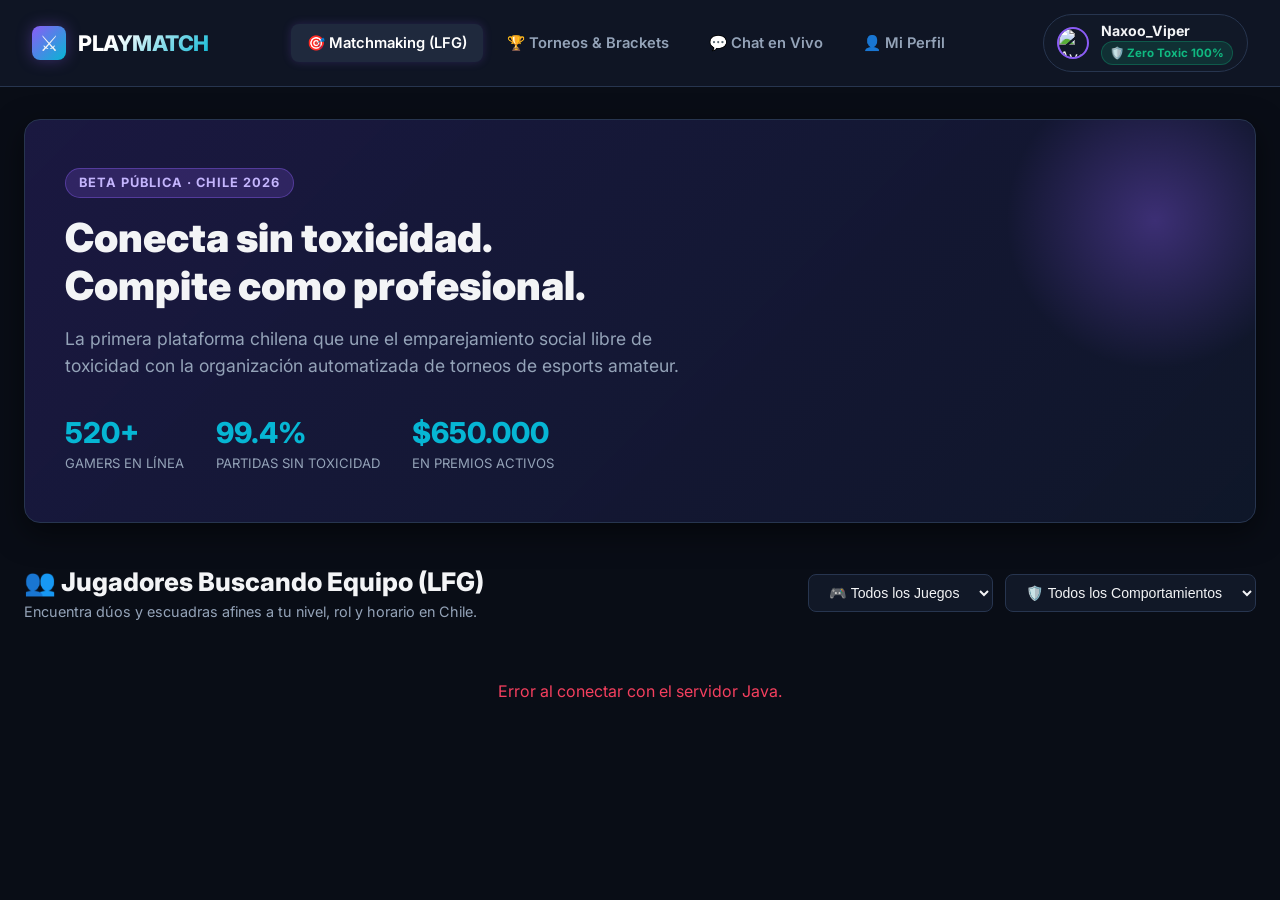
==== Fase_2/public/index.html @ a69f8835 "feat(frontend): desarrollar interfaz web SPA con personalidad gamer y modulos funcionales - Interfaz" ====
<!DOCTYPE html>
<html lang="es">
<head>
  <meta charset="UTF-8">
  <meta name="viewport" content="width=device-width, initial-scale=1.0">
  <title>PlayMatch · Plataforma Web de Emparejamiento Social y Gestión de Torneos</title>
  <link rel="stylesheet" href="css/style.css">
  <link rel="preconnect" href="https://fonts.googleapis.com">
  <link rel="preconnect" href="https://fonts.gstatic.com" crossorigin>
  <link href="https://fonts.googleapis.com/css2?family=Inter:wght@400;600;700;800;900&display=swap" rel="stylesheet">
</head>
<body>

  <!-- BARRA DE NAVEGACIÓN -->
  <nav class="navbar">
    <div class="brand">
      <div class="brand-icon">⚔️</div>
      <span class="brand-gradient">PLAYMATCH</span>
    </div>

    <ul class="nav-links">
      <li><a href="#" class="nav-link active" data-tab="lfg">🎯 Matchmaking (LFG)</a></li>
      <li><a href="#" class="nav-link" data-tab="tournaments">🏆 Torneos & Brackets</a></li>
      <li><a href="#" class="nav-link" data-tab="chat">💬 Chat en Vivo</a></li>
      <li><a href="#" class="nav-link" data-tab="profile">👤 Mi Perfil</a></li>
    </ul>

    <div class="user-pill">
      <img src="https://api.dicebear.com/7.x/bottts/svg?seed=Naxoo_Viper" alt="Avatar" class="user-avatar-sm">
      <div>
        <div class="user-name">Naxoo_Viper</div>
        <div class="karma-badge">🛡️ Zero Toxic 100%</div>
      </div>
    </div>
  </nav>

  <!-- CONTENIDO PRINCIPAL -->
  <main class="container">

    <!-- HERO BANNER -->
    <header class="hero-banner">
      <span class="hero-tag">Beta Pública · Chile 2026</span>
      <h1 class="hero-title">Conecta sin toxicidad.<br>Compite como profesional.</h1>
      <p class="hero-subtitle">
        La primera plataforma chilena que une el emparejamiento social libre de toxicidad con la organización automatizada de torneos de esports amateur.
      </p>
      <div class="hero-stats">
        <div class="stat-item">
          <span class="stat-value">520+</span>
          <span class="stat-label">Gamers en Línea</span>
        </div>
        <div class="stat-item">
          <span class="stat-value">99.4%</span>
          <span class="stat-label">Partidas Sin Toxicidad</span>
        </div>
        <div class="stat-item">
          <span class="stat-value">$650.000</span>
          <span class="stat-label">En Premios Activos</span>
        </div>
      </div>
    </header>

    <!-- SECCIÓN 1: MATCHMAKING (LFG) -->
    <section id="section-lfg" class="app-section">
      <div class="section-header">
        <div>
          <h2 class="section-title">👥 Jugadores Buscando Equipo (LFG)</h2>
          <p style="color:var(--text-muted);font-size:0.9rem;">Encuentra dúos y escuadras afines a tu nivel, rol y horario en Chile.</p>
        </div>
        <div class="filters-bar">
          <select id="game-filter" class="select-filter">
            <option value="all">🎮 Todos los Juegos</option>
            <option value="valorant">Valorant</option>
            <option value="lol">League of Legends</option>
            <option value="cs2">Counter-Strike 2</option>
          </select>
          <select id="toxic-filter" class="select-filter">
            <option value="">🛡️ Todos los Comportamientos</option>
            <option value="ZERO_TOXIC">Solo Zero-Toxic (100% Karma)</option>
            <option value="FRIENDLY">Comunidad Amigable</option>
          </select>
        </div>
      </div>

      <!-- Tarjetas de Jugadores -->
      <div id="players-grid" class="players-grid"></div>
    </section>

    <!-- SECCIÓN 2: TORNEOS & BRACKETS -->
    <section id="section-tournaments" class="app-section" style="display:none;">
      <div class="section-header">
        <div>
          <h2 class="section-title">🏆 Torneos Activos y Próximos</h2>
          <p style="color:var(--text-muted);font-size:0.9rem;">Competencias amateur estructuradas con llaves de eliminación directa y premios.</p>
        </div>
      </div>

      <!-- Lista de Torneos -->
      <div id="tournaments-grid" class="tournaments-grid"></div>

      <!-- Visualizador de Bracket Interactivo -->
      <div class="bracket-wrapper">
        <h3 id="bracket-tournament-title" class="bracket-title">Llaves de Eliminación Directa</h3>
        <div id="bracket-view"></div>
      </div>
    </section>

    <!-- SECCIÓN 3: CHAT EN VIVO -->
    <section id="section-chat" class="app-section" style="display:none;">
      <div class="section-header">
        <h2 class="section-title">💬 Chat de Coordinación en Tiempo Real</h2>
      </div>

      <div class="chat-container">
        <aside class="chat-channels">
          <div style="font-size:0.75rem;font-weight:800;color:var(--text-muted);margin-bottom:0.8rem;text-transform:uppercase;">Canales Disponibles</div>
          <div class="channel-item active">🌐 # General Chile</div>
          <div class="channel-item">🎯 # Scrims-Valorant</div>
          <div class="channel-item">⚔️ # Dúo-LoL-LAS</div>
          <div class="channel-item">💣 # Faceit-CS2</div>
        </aside>

        <div class="chat-main">
          <div class="chat-header">
            <span>Canal Activo: <strong># General Chile</strong></span>
            <span style="font-size:0.8rem;color:var(--accent-green);">● En vivo</span>
          </div>

          <div id="chat-messages-container" class="chat-messages"></div>

          <div class="chat-input-bar">
            <input type="text" id="chat-message-input" class="chat-input" placeholder="Escribe un mensaje o comparte tu Discord...">
            <button id="chat-send-btn" class="btn-primary">Enviar ➔</button>
          </div>
        </div>
      </div>
    </section>

    <!-- SECCIÓN 4: MI PERFIL -->
    <section id="section-profile" class="app-section" style="display:none;">
      <div class="section-header">
        <h2 class="section-title">👤 Configuración de Perfil Gamer</h2>
      </div>

      <div class="profile-card">
        <form id="profile-form">
          <div class="form-group">
            <label class="form-label">Biografía y Objetivos de Juego</label>
            <textarea id="prof-bio" class="form-textarea" rows="3" placeholder="Describe tu experiencia y qué buscas..."></textarea>
          </div>

          <div style="display:grid;grid-template-columns:1fr 1fr;gap:1rem;">
            <div class="form-group">
              <label class="form-label">Región / Ciudad</label>
              <input type="text" id="prof-region" class="form-input" placeholder="ej. RM (San Joaquín)">
            </div>
            <div class="form-group">
              <label class="form-label">Horario Habitual</label>
              <input type="text" id="prof-schedule" class="form-input" placeholder="ej. Noches (21:00 a 01:00)">
            </div>
          </div>

          <div style="display:grid;grid-template-columns:1fr 1fr 1fr;gap:1rem;">
            <div class="form-group">
              <label class="form-label">Juego Principal</label>
              <select id="prof-game" class="form-select">
                <option value="valorant">Valorant</option>
                <option value="lol">League of Legends</option>
                <option value="cs2">Counter-Strike 2</option>
              </select>
            </div>
            <div class="form-group">
              <label class="form-label">Rango Oficial</label>
              <input type="text" id="prof-rank" class="form-input" placeholder="ej. Diamante II">
            </div>
            <div class="form-group">
              <label class="form-label">Rol Preferido</label>
              <input type="text" id="prof-role" class="form-input" placeholder="ej. Controlador / Infiltrador">
            </div>
          </div>

          <div style="display:grid;grid-template-columns:1fr 1fr;gap:1rem;">
            <div class="form-group">
              <label class="form-label">Riot ID / In-Game Nick</label>
              <input type="text" id="prof-riot" class="form-input" placeholder="Naxoo#CHI">
            </div>
            <div class="form-group">
              <label class="form-label">Discord Tag</label>
              <input type="text" id="prof-discord" class="form-input" placeholder="usuario#0000">
            </div>
          </div>

          <div style="margin-top:1.5rem;display:flex;justify-content:flex-end;">
            <button type="submit" class="btn-primary">💾 Guardar Cambios de Perfil</button>
          </div>
        </form>
      </div>
    </section>

  </main>

  <!-- MODAL: INVITAR A MATCH -->
  <div id="match-modal" class="modal-overlay">
    <div class="modal-content">
      <div class="modal-header">
        <h3 id="modal-title" style="font-weight:800;">Invitar a Jugar</h3>
        <button id="modal-close-btn" class="close-btn">&times;</button>
      </div>
      <form id="match-form">
        <input type="hidden" id="match-target-user">
        <input type="hidden" id="match-target-game">
        <div class="form-group">
          <label class="form-label">Mensaje de Coordinación</label>
          <textarea id="match-message-input" class="form-textarea" rows="3" placeholder="Hola bro! Vi tu perfil de PlayMatch, ¿armamos dúo para subir rango ahora?"></textarea>
        </div>
        <button type="submit" class="btn-primary" style="width:100%;">🚀 Enviar Invitación Oficial</button>
      </form>
    </div>
  </div>

  <!-- MODAL: INSCRIBIR EQUIPO EN TORNEO -->
  <div id="join-tournament-modal" class="modal-overlay">
    <div class="modal-content">
      <div class="modal-header">
        <h3 id="join-modal-title" style="font-weight:800;">Inscripción de Equipo</h3>
        <button id="tournament-modal-close-btn" class="close-btn">&times;</button>
      </div>
      <form id="join-tournament-form">
        <input type="hidden" id="join-t-id">
        <div class="form-group">
          <label class="form-label">Nombre del Equipo o Roster</label>
          <input type="text" id="join-team-name" class="form-input" placeholder="ej. Santiago Knights Esports" required>
        </div>
        <p style="font-size:0.8rem;color:var(--text-muted);margin-bottom:1rem;">
          Al inscribirte, aceptas las reglas del torneo y el compromiso de conducta Zero-Toxic.
        </p>
        <button type="submit" class="btn-primary" style="width:100%;">🏆 Confirmar Registro</button>
      </form>
    </div>
  </div>

  <!-- NOTIFICACIÓN TOAST -->
  <div id="app-toast" class="toast"></div>

  <!-- SCRIPTS -->
  <script src="js/api.js"></script>
  <script src="js/app.js"></script>
</body>
</html>
---- Fase_2/public/css/style.css ----
:root {
  --bg-dark: #090d16;
  --bg-card: #111827;
  --bg-card-hover: #172136;
  --bg-surface: #1f293d;
  --border-color: #27354f;
  --text-main: #f3f4f6;
  --text-muted: #94a3b8;
  --neon-purple: #8b5cf6;
  --neon-purple-glow: rgba(139, 92, 246, 0.35);
  --neon-cyan: #06b6d4;
  --neon-cyan-glow: rgba(6, 182, 212, 0.35);
  --accent-green: #10b981;
  --accent-rose: #f43f5e;
  --font-family: 'Inter', system-ui, -apple-system, sans-serif;
}

* {
  box-sizing: border-box;
  margin: 0;
  padding: 0;
}

body {
  background-color: var(--bg-dark);
  color: var(--text-main);
  font-family: var(--font-family);
  line-height: 1.5;
  min-height: 100vh;
  display: flex;
  flex-direction: column;
}

/* NAVBAR */
.navbar {
  background: rgba(17, 24, 39, 0.85);
  backdrop-filter: blur(12px);
  border-bottom: 1px solid var(--border-color);
  padding: 0.85rem 2rem;
  display: flex;
  align-items: center;
  justify-content: space-between;
  position: sticky;
  top: 0;
  z-index: 100;
}

.brand {
  display: flex;
  align-items: center;
  gap: 0.75rem;
  font-size: 1.35rem;
  font-weight: 800;
  letter-spacing: -0.5px;
}

.brand-icon {
  width: 34px;
  height: 34px;
  background: linear-gradient(135deg, var(--neon-purple), var(--neon-cyan));
  border-radius: 8px;
  display: flex;
  align-items: center;
  justify-content: center;
  box-shadow: 0 0 15px var(--neon-purple-glow);
}

.brand-gradient {
  background: linear-gradient(135deg, #fff 30%, var(--neon-cyan) 100%);
  -webkit-background-clip: text;
  -webkit-text-fill-color: transparent;
}

.nav-links {
  display: flex;
  gap: 0.5rem;
  list-style: none;
}

.nav-link {
  color: var(--text-muted);
  text-decoration: none;
  font-size: 0.92rem;
  font-weight: 600;
  padding: 0.5rem 1rem;
  border-radius: 8px;
  cursor: pointer;
  transition: all 0.2s ease;
  display: flex;
  align-items: center;
  gap: 0.4rem;
}

.nav-link:hover, .nav-link.active {
  color: #fff;
  background: var(--bg-surface);
  box-shadow: 0 0 10px rgba(139, 92, 246, 0.2);
}

.user-pill {
  display: flex;
  align-items: center;
  gap: 0.75rem;
  background: var(--bg-card);
  padding: 0.35rem 0.85rem;
  border-radius: 30px;
  border: 1px solid var(--border-color);
}

.user-avatar-sm {
  width: 32px;
  height: 32px;
  border-radius: 50%;
  border: 2px solid var(--neon-purple);
}

.user-name {
  font-weight: 700;
  font-size: 0.88rem;
}

.karma-badge {
  background: rgba(16, 185, 129, 0.15);
  color: var(--accent-green);
  border: 1px solid rgba(16, 185, 129, 0.3);
  font-size: 0.72rem;
  padding: 0.15rem 0.5rem;
  border-radius: 12px;
  font-weight: 700;
}

/* CONTAINER */
.container {
  max-width: 1280px;
  margin: 0 auto;
  padding: 2rem 1.5rem;
  flex: 1;
  width: 100%;
}

/* HERO SECTION */
.hero-banner {
  background: linear-gradient(135deg, rgba(30, 27, 75, 0.8) 0%, rgba(15, 23, 42, 0.95) 100%), url('https://images.unsplash.com/photo-1542751371-adc38448a05e?auto=format&fit=crop&w=1400&q=80') center/cover;
  border-radius: 16px;
  border: 1px solid var(--border-color);
  padding: 3rem 2.5rem;
  margin-bottom: 2.5rem;
  position: relative;
  overflow: hidden;
  box-shadow: 0 10px 30px rgba(0,0,0,0.5);
}

.hero-banner::after {
  content: "";
  position: absolute;
  top: -50px;
  right: -50px;
  width: 300px;
  height: 300px;
  background: radial-gradient(circle, var(--neon-purple-glow) 0%, transparent 70%);
  pointer-events: none;
}

.hero-tag {
  display: inline-block;
  background: rgba(139, 92, 246, 0.2);
  color: #c4b5fd;
  border: 1px solid rgba(139, 92, 246, 0.4);
  font-size: 0.8rem;
  font-weight: 700;
  padding: 0.3rem 0.8rem;
  border-radius: 20px;
  margin-bottom: 1rem;
  text-transform: uppercase;
  letter-spacing: 1px;
}

.hero-title {
  font-size: 2.5rem;
  font-weight: 900;
  line-height: 1.2;
  margin-bottom: 1rem;
}

.hero-subtitle {
  color: var(--text-muted);
  font-size: 1.1rem;
  max-width: 650px;
  margin-bottom: 2rem;
}

.hero-stats {
  display: flex;
  gap: 2rem;
  flex-wrap: wrap;
}

.stat-item {
  display: flex;
  flex-direction: column;
}

.stat-value {
  font-size: 1.8rem;
  font-weight: 800;
  color: var(--neon-cyan);
}

.stat-label {
  font-size: 0.82rem;
  color: var(--text-muted);
  text-transform: uppercase;
}

/* SECTION HEADERS */
.section-header {
  display: flex;
  justify-content: space-between;
  align-items: center;
  margin-bottom: 1.5rem;
  flex-wrap: wrap;
  gap: 1rem;
}

.section-title {
  font-size: 1.6rem;
  font-weight: 800;
  display: flex;
  align-items: center;
  gap: 0.6rem;
}

.filters-bar {
  display: flex;
  gap: 0.75rem;
  flex-wrap: wrap;
}

.select-filter, .input-search {
  background: var(--bg-card);
  border: 1px solid var(--border-color);
  color: var(--text-main);
  padding: 0.55rem 1rem;
  border-radius: 8px;
  font-size: 0.88rem;
  outline: none;
  transition: border-color 0.2s;
}

.select-filter:focus, .input-search:focus {
  border-color: var(--neon-purple);
  box-shadow: 0 0 10px var(--neon-purple-glow);
}

/* PLAYERS GRID (LFG) */
.players-grid {
  display: grid;
  grid-template-columns: repeat(auto-fill, minmax(320px, 1fr));
  gap: 1.5rem;
}

.player-card {
  background: var(--bg-card);
  border: 1px solid var(--border-color);
  border-radius: 14px;
  padding: 1.5rem;
  transition: all 0.25s ease;
  display: flex;
  flex-direction: column;
  position: relative;
  overflow: hidden;
}

.player-card:hover {
  transform: translateY(-4px);
  border-color: var(--neon-purple);
  box-shadow: 0 8px 25px rgba(139, 92, 246, 0.15);
}

.player-card-header {
  display: flex;
  align-items: center;
  gap: 1rem;
  margin-bottom: 1rem;
}

.player-avatar {
  width: 56px;
  height: 56px;
  border-radius: 50%;
  border: 2px solid var(--neon-purple);
  background: var(--bg-surface);
}

.player-identity h3 {
  font-size: 1.1rem;
  font-weight: 700;
}

.player-region {
  font-size: 0.78rem;
  color: var(--text-muted);
}

.game-badge {
  display: inline-block;
  font-size: 0.75rem;
  font-weight: 700;
  padding: 0.2rem 0.6rem;
  border-radius: 6px;
  text-transform: uppercase;
}

.game-badge.valorant { background: rgba(244, 63, 94, 0.2); color: #fda4af; border: 1px solid rgba(244, 63, 94, 0.4); }
.game-badge.lol { background: rgba(6, 182, 212, 0.2); color: #a5f3fc; border: 1px solid rgba(6, 182, 212, 0.4); }
.game-badge.cs2 { background: rgba(245, 158, 11, 0.2); color: #fde68a; border: 1px solid rgba(245, 158, 11, 0.4); }

.player-stats-row {
  display: grid;
  grid-template-columns: 1fr 1fr;
  gap: 0.75rem;
  background: rgba(31, 41, 61, 0.5);
  padding: 0.75rem;
  border-radius: 8px;
  margin-bottom: 1rem;
  font-size: 0.82rem;
}

.player-stats-row div span {
  display: block;
  color: var(--text-muted);
  font-size: 0.72rem;
  text-transform: uppercase;
}

.player-bio {
  font-size: 0.85rem;
  color: #cbd5e1;
  margin-bottom: 1.25rem;
  flex: 1;
}

.platform-tags {
  display: flex;
  gap: 0.5rem;
  margin-bottom: 1.25rem;
  flex-wrap: wrap;
}

.tag-plat {
  font-size: 0.75rem;
  background: var(--bg-surface);
  padding: 0.2rem 0.5rem;
  border-radius: 4px;
  color: var(--text-muted);
}

.btn-primary {
  background: linear-gradient(135deg, var(--neon-purple), #7c3aed);
  color: #fff;
  border: none;
  font-weight: 700;
  padding: 0.7rem 1.2rem;
  border-radius: 8px;
  cursor: pointer;
  transition: all 0.2s ease;
  display: flex;
  align-items: center;
  justify-content: center;
  gap: 0.5rem;
}

.btn-primary:hover {
  box-shadow: 0 0 15px var(--neon-purple-glow);
  transform: translateY(-1px);
}

.btn-secondary {
  background: var(--bg-surface);
  color: var(--text-main);
  border: 1px solid var(--border-color);
  padding: 0.7rem 1.2rem;
  border-radius: 8px;
  font-weight: 600;
  cursor: pointer;
  transition: all 0.2s ease;
}

.btn-secondary:hover {
  background: var(--bg-card-hover);
  border-color: var(--neon-cyan);
}

/* TOURNAMENTS SECTION & BRACKET */
.tournaments-grid {
  display: grid;
  grid-template-columns: repeat(auto-fill, minmax(360px, 1fr));
  gap: 1.5rem;
  margin-bottom: 2.5rem;
}

.tournament-card {
  background: var(--bg-card);
  border: 1px solid var(--border-color);
  border-radius: 14px;
  overflow: hidden;
  transition: all 0.25s ease;
}

.tournament-banner {
  height: 140px;
  background-size: cover;
  background-position: center;
  position: relative;
  padding: 1rem;
  display: flex;
  align-items: flex-end;
}

.tournament-banner::before {
  content: "";
  position: absolute;
  inset: 0;
  background: linear-gradient(to top, var(--bg-card) 0%, transparent 100%);
}

.tournament-info {
  padding: 1.25rem;
}

.tournament-title {
  font-size: 1.15rem;
  font-weight: 800;
  margin-bottom: 0.5rem;
}

.tournament-meta {
  display: flex;
  flex-direction: column;
  gap: 0.35rem;
  font-size: 0.85rem;
  color: var(--text-muted);
  margin-bottom: 1.2rem;
}

.prize-badge {
  color: #fbbf24;
  font-weight: 700;
}

/* BRACKET VISUALIZER */
.bracket-wrapper {
  background: var(--bg-card);
  border: 1px solid var(--border-color);
  border-radius: 14px;
  padding: 2rem;
  margin-top: 1.5rem;
  overflow-x: auto;
}

.bracket-title {
  font-size: 1.3rem;
  font-weight: 800;
  margin-bottom: 1.5rem;
  color: var(--neon-cyan);
}

.bracket-tree {
  display: flex;
  gap: 3rem;
  align-items: center;
  min-width: 600px;
}

.bracket-round {
  display: flex;
  flex-direction: column;
  gap: 2rem;
  flex: 1;
}

.round-header {
  font-size: 0.85rem;
  font-weight: 800;
  text-transform: uppercase;
  color: var(--text-muted);
  text-align: center;
  margin-bottom: 0.5rem;
  letter-spacing: 1px;
}

.match-box {
  background: var(--bg-surface);
  border: 1px solid var(--border-color);
  border-radius: 8px;
  overflow: hidden;
  box-shadow: 0 4px 12px rgba(0,0,0,0.3);
}

.team-entry {
  display: flex;
  justify-content: space-between;
  padding: 0.6rem 0.85rem;
  font-size: 0.88rem;
  border-bottom: 1px solid var(--border-color);
}

.team-entry:last-child {
  border-bottom: none;
}

.team-entry.winner {
  background: rgba(16, 185, 129, 0.15);
  font-weight: 700;
  color: #34d399;
}

.team-score {
  font-weight: 800;
}

/* CHAT SECTION */
.chat-container {
  display: grid;
  grid-template-columns: 280px 1fr;
  background: var(--bg-card);
  border: 1px solid var(--border-color);
  border-radius: 14px;
  overflow: hidden;
  height: 580px;
}

.chat-channels {
  background: rgba(15, 23, 42, 0.7);
  border-right: 1px solid var(--border-color);
  padding: 1.25rem 1rem;
}

.channel-item {
  padding: 0.65rem 0.85rem;
  border-radius: 8px;
  font-size: 0.9rem;
  font-weight: 600;
  color: var(--text-muted);
  cursor: pointer;
  margin-bottom: 0.4rem;
  display: flex;
  align-items: center;
  gap: 0.5rem;
}

.channel-item.active, .channel-item:hover {
  background: var(--bg-surface);
  color: #fff;
}

.chat-main {
  display: flex;
  flex-direction: column;
}

.chat-header {
  padding: 1rem 1.5rem;
  border-bottom: 1px solid var(--border-color);
  font-weight: 700;
  display: flex;
  justify-content: space-between;
  align-items: center;
}

.chat-messages {
  flex: 1;
  padding: 1.5rem;
  overflow-y: auto;
  display: flex;
  flex-direction: column;
  gap: 1rem;
}

.message-bubble {
  display: flex;
  gap: 0.75rem;
  max-width: 80%;
}

.msg-avatar {
  width: 38px;
  height: 38px;
  border-radius: 50%;
  border: 1px solid var(--neon-purple);
}

.msg-content-wrapper {
  background: var(--bg-surface);
  padding: 0.75rem 1rem;
  border-radius: 12px;
  border: 1px solid var(--border-color);
}

.msg-author {
  font-size: 0.8rem;
  font-weight: 700;
  color: var(--neon-cyan);
  margin-bottom: 0.2rem;
  display: flex;
  gap: 0.5rem;
}

.msg-time {
  color: var(--text-muted);
  font-weight: normal;
  font-size: 0.72rem;
}

.msg-text {
  font-size: 0.9rem;
}

.chat-input-bar {
  padding: 1rem 1.5rem;
  border-top: 1px solid var(--border-color);
  display: flex;
  gap: 0.75rem;
}

.chat-input {
  flex: 1;
  background: var(--bg-surface);
  border: 1px solid var(--border-color);
  color: var(--text-main);
  padding: 0.7rem 1rem;
  border-radius: 8px;
  outline: none;
}

.chat-input:focus {
  border-color: var(--neon-purple);
}

/* PROFILE FORM */
.profile-card {
  background: var(--bg-card);
  border: 1px solid var(--border-color);
  border-radius: 14px;
  padding: 2rem;
  max-width: 780px;
  margin: 0 auto;
}

.form-group {
  margin-bottom: 1.25rem;
}

.form-label {
  display: block;
  font-size: 0.88rem;
  font-weight: 600;
  margin-bottom: 0.4rem;
  color: #cbd5e1;
}

.form-input, .form-textarea, .form-select {
  width: 100%;
  background: var(--bg-surface);
  border: 1px solid var(--border-color);
  color: var(--text-main);
  padding: 0.65rem 0.95rem;
  border-radius: 8px;
  font-size: 0.9rem;
  outline: none;
}

.form-input:focus, .form-textarea:focus, .form-select:focus {
  border-color: var(--neon-purple);
  box-shadow: 0 0 10px var(--neon-purple-glow);
}

/* MODAL */
.modal-overlay {
  position: fixed;
  inset: 0;
  background: rgba(0, 0, 0, 0.75);
  backdrop-filter: blur(4px);
  display: none;
  align-items: center;
  justify-content: center;
  z-index: 1000;
}

.modal-content {
  background: var(--bg-card);
  border: 1px solid var(--neon-purple);
  border-radius: 14px;
  padding: 2rem;
  width: 100%;
  max-width: 480px;
  box-shadow: 0 0 30px var(--neon-purple-glow);
}

.modal-header {
  display: flex;
  justify-content: space-between;
  align-items: center;
  margin-bottom: 1.25rem;
}

.close-btn {
  background: none;
  border: none;
  color: var(--text-muted);
  font-size: 1.5rem;
  cursor: pointer;
}

/* TOAST ALERTS */
.toast {
  position: fixed;
  bottom: 2rem;
  right: 2rem;
  background: var(--bg-card);
  border: 1px solid var(--neon-purple);
  padding: 0.9rem 1.5rem;
  border-radius: 10px;
  box-shadow: 0 10px 25px rgba(0,0,0,0.5);
  z-index: 2000;
  display: none;
  animation: slideIn 0.3s ease;
}

@keyframes slideIn {
  from { transform: translateX(100%); }
  to { transform: translateX(0); }
}

/* RESPONSIVE */
@media (max-width: 768px) {
  .navbar { flex-direction: column; gap: 1rem; padding: 1rem; }
  .chat-container { grid-template-columns: 1fr; height: 500px; }
  .chat-channels { display: none; }
  .hero-title { font-size: 1.8rem; }
  .bracket-tree { overflow-x: scroll; }
}
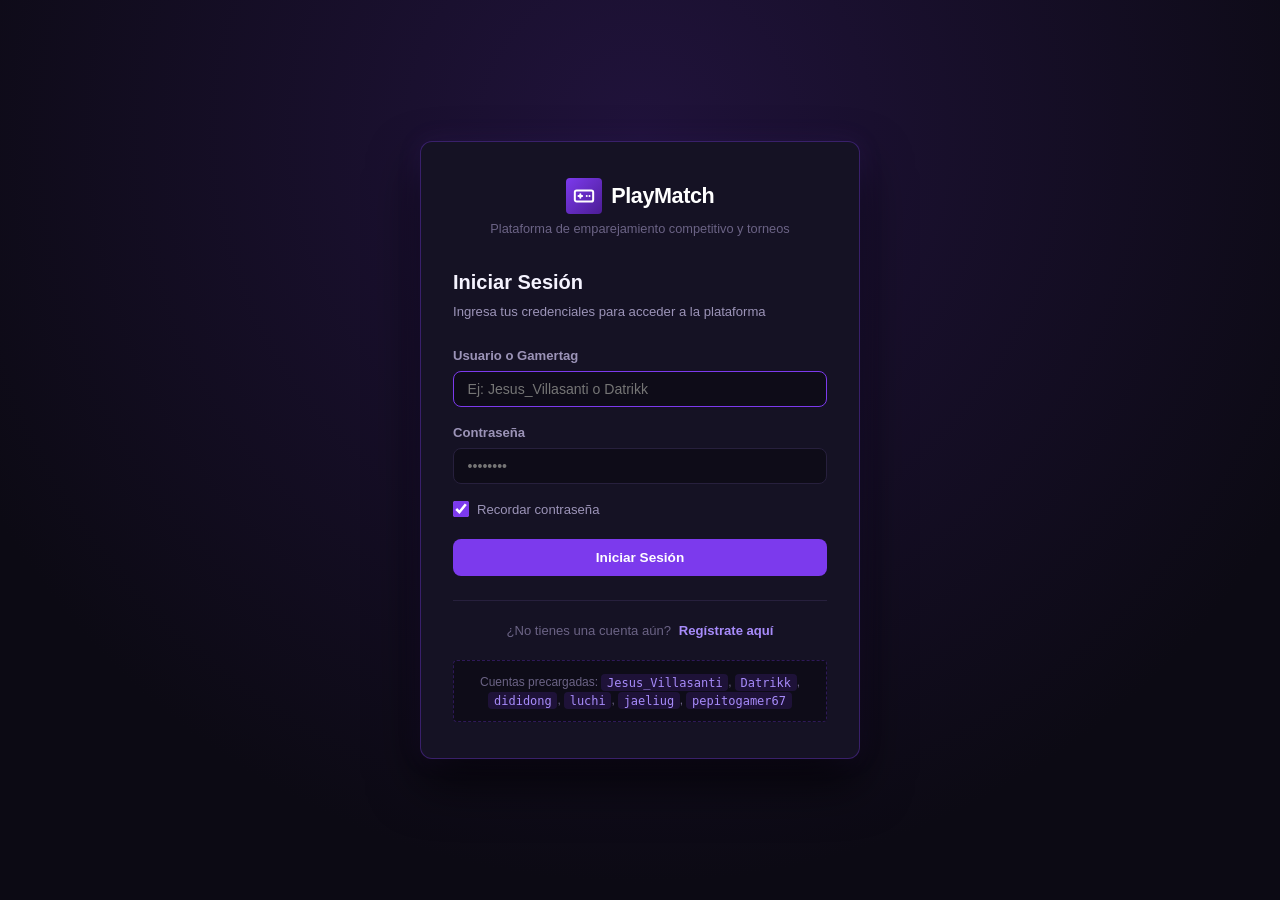
==== commit e60175c8: "Interfaz de inicio de sesion: Se resuelven problemas del login los cuales me estaba dando para integ" ====
--- a/Fase_2/public/index.html
+++ b/Fase_2/public/index.html
@@ -3,134 +3,163 @@
 <head>
   <meta charset="UTF-8">
   <meta name="viewport" content="width=device-width, initial-scale=1.0">
-  <title>PlayMatch · Plataforma Web de Emparejamiento Social y Gestión de Torneos</title>
+  <title>PlayMatch · Plataforma de Emparejamiento y Torneos</title>
   <link rel="stylesheet" href="css/style.css">
-  <link rel="preconnect" href="https://fonts.googleapis.com">
-  <link rel="preconnect" href="https://fonts.gstatic.com" crossorigin>
-  <link href="https://fonts.googleapis.com/css2?family=Inter:wght@400;600;700;800;900&display=swap" rel="stylesheet">
 </head>
 <body>
 
   <!-- BARRA DE NAVEGACIÓN -->
-  <nav class="navbar">
-    <div class="brand">
-      <div class="brand-icon">⚔️</div>
-      <span class="brand-gradient">PLAYMATCH</span>
+  <header class="navbar">
+    <a href="#" class="nav-brand">
+      <div class="nav-brand-symbol">
+        <svg class="icon" viewBox="0 0 24 24"><polygon points="12 2 2 7 12 12 22 7 12 2"></polygon><polyline points="2 17 12 22 22 17"></polyline><polyline points="2 12 12 17 22 12"></polyline></svg>
+      </div>
+      <span>PlayMatch</span>
+      <span class="nav-brand-badge">Gaming</span>
+    </a>
+
+    <!-- PESTAÑAS PRINCIPALES -->
+    <ul class="nav-tabs">
+      <li>
+        <button class="nav-tab-btn active" data-tab="lfg">
+          <svg class="icon" viewBox="0 0 24 24"><circle cx="12" cy="12" r="10"></circle><line x1="22" y1="12" x2="18" y2="12"></line><line x1="6" y1="12" x2="2" y2="12"></line><line x1="12" y1="6" x2="12" y2="2"></line><line x1="12" y1="22" x2="12" y2="18"></line></svg>
+          Jugadores (LFG)
+        </button>
+      </li>
+      <li>
+        <button class="nav-tab-btn" data-tab="tournaments">
+          <svg class="icon" viewBox="0 0 24 24"><path d="M6 9H4.5a2.5 2.5 0 0 1 0-5H6"></path><path d="M18 9h1.5a2.5 2.5 0 0 0 0-5H18"></path><path d="M4 22h16"></path><path d="M10 14.66V17c0 .55-.47.98-.97 1.21C7.85 18.75 7 20.24 7 22"></path><path d="M14 14.66V17c0 .55.47.98.97 1.21C16.15 18.75 17 20.24 17 22"></path><path d="M18 2H6v7a6 6 0 0 0 12 0V2Z"></path></svg>
+          Torneos y Brackets
+        </button>
+      </li>
+      <li>
+        <button class="nav-tab-btn" data-tab="chat">
+          <svg class="icon" viewBox="0 0 24 24"><path d="M7.9 20A9 9 0 1 0 4 16.1L2 22Z"></path></svg>
+          Sala de Coordinación
+        </button>
+      </li>
+      <li>
+        <button class="nav-tab-btn" data-tab="profile">
+          <svg class="icon" viewBox="0 0 24 24"><circle cx="12" cy="8" r="5"></circle><path d="M20 21a8 8 0 1 0-16 0"></path></svg>
+          Mi Perfil
+        </button>
+      </li>
+    </ul>
+
+    <!-- USUARIO ACTIVO Y ACCESO -->
+    <div class="nav-user-cluster">
+      <div class="nav-user" id="nav-user">
+        <img src="" alt="Avatar" class="user-avatar-mini" id="nav-user-avatar">
+        <div>
+          <span class="user-status-dot"></span>
+          <strong id="nav-user-name"></strong>
+        </div>
+      </div>
+      <button class="btn btn-secondary btn-sm" id="btn-logout" style="padding:0.35rem 0.65rem;">
+        Cerrar Sesión
+      </button>
     </div>
-
-    <ul class="nav-links">
-      <li><a href="#" class="nav-link active" data-tab="lfg">🎯 Matchmaking (LFG)</a></li>
-      <li><a href="#" class="nav-link" data-tab="tournaments">🏆 Torneos & Brackets</a></li>
-      <li><a href="#" class="nav-link" data-tab="chat">💬 Chat en Vivo</a></li>
-      <li><a href="#" class="nav-link" data-tab="profile">👤 Mi Perfil</a></li>
-    </ul>
-
-    <div class="user-pill">
-      <img src="https://api.dicebear.com/7.x/bottts/svg?seed=Naxoo_Viper" alt="Avatar" class="user-avatar-sm">
-      <div>
-        <div class="user-name">Naxoo_Viper</div>
-        <div class="karma-badge">🛡️ Zero Toxic 100%</div>
-      </div>
-    </div>
-  </nav>
-
-  <!-- CONTENIDO PRINCIPAL -->
+  </header>
+
+  <!-- CONTENEDOR CENTRAL -->
   <main class="container">
 
-    <!-- HERO BANNER -->
-    <header class="hero-banner">
-      <span class="hero-tag">Beta Pública · Chile 2026</span>
-      <h1 class="hero-title">Conecta sin toxicidad.<br>Compite como profesional.</h1>
-      <p class="hero-subtitle">
-        La primera plataforma chilena que une el emparejamiento social libre de toxicidad con la organización automatizada de torneos de esports amateur.
-      </p>
-      <div class="hero-stats">
-        <div class="stat-item">
-          <span class="stat-value">520+</span>
-          <span class="stat-label">Gamers en Línea</span>
-        </div>
-        <div class="stat-item">
-          <span class="stat-value">99.4%</span>
-          <span class="stat-label">Partidas Sin Toxicidad</span>
-        </div>
-        <div class="stat-item">
-          <span class="stat-value">$650.000</span>
-          <span class="stat-label">En Premios Activos</span>
-        </div>
-      </div>
-    </header>
-
-    <!-- SECCIÓN 1: MATCHMAKING (LFG) -->
+    <!-- HERO SECTION CON IMAGEN LLAMATIVA (SIN TEXTOS ACADÉMICOS) -->
+    <section class="hero-banner">
+      <div class="hero-content">
+        <span class="hero-tag">Comunidad Competitiva</span>
+        <h1 class="hero-title">Conecta. Compite. Sube de rango.</h1>
+        <p class="hero-subtitle">
+          Encuentra compañeros afines para Valorant, League of Legends y Counter-Strike 2. Coordina partidas y participa en torneos con seguimiento directo de llaves.
+        </p>
+        <div class="hero-actions">
+          <button class="btn btn-primary" onclick="switchTab('lfg')">Explorar Jugadores</button>
+          <button class="btn btn-secondary" onclick="switchTab('tournaments')">Ver Torneos</button>
+        </div>
+      </div>
+
+      <div class="hero-image-wrapper">
+        <img src="https://images.unsplash.com/photo-1542751371-adc38448a05e?auto=format&fit=crop&w=1200&q=80" alt="PlayMatch Arena" class="hero-image">
+        <div class="hero-image-overlay"></div>
+      </div>
+    </section>
+
+    <!-- SECCIÓN 1: BUSCADOR DE JUGADORES (LFG) -->
     <section id="section-lfg" class="app-section">
-      <div class="section-header">
-        <div>
-          <h2 class="section-title">👥 Jugadores Buscando Equipo (LFG)</h2>
-          <p style="color:var(--text-muted);font-size:0.9rem;">Encuentra dúos y escuadras afines a tu nivel, rol y horario en Chile.</p>
-        </div>
-        <div class="filters-bar">
-          <select id="game-filter" class="select-filter">
-            <option value="all">🎮 Todos los Juegos</option>
+      <div class="section-toolbar">
+        <div class="section-title">
+          <svg class="icon" viewBox="0 0 24 24"><path d="M16 21v-2a4 4 0 0 0-4-4H6a4 4 0 0 0-4 4v2"></path><circle cx="9" cy="7" r="4"></circle><path d="M22 21v-2a4 4 0 0 0-3-3.87"></path><path d="M16 3.13a4 4 0 0 1 0 7.75"></path></svg>
+          Jugadores Disponibles
+        </div>
+
+        <div class="filter-group">
+          <select id="game-filter" class="form-select" style="width:auto;min-width:160px;">
+            <option value="all">Todos los Juegos</option>
             <option value="valorant">Valorant</option>
             <option value="lol">League of Legends</option>
             <option value="cs2">Counter-Strike 2</option>
           </select>
-          <select id="toxic-filter" class="select-filter">
-            <option value="">🛡️ Todos los Comportamientos</option>
-            <option value="ZERO_TOXIC">Solo Zero-Toxic (100% Karma)</option>
+
+          <select id="toxic-filter" class="form-select" style="width:auto;min-width:180px;">
+            <option value="">Filtro de Conducta</option>
+            <option value="ZERO_TOXIC">Solo Zero-Toxic (100 Karma)</option>
             <option value="FRIENDLY">Comunidad Amigable</option>
           </select>
         </div>
       </div>
 
-      <!-- Tarjetas de Jugadores -->
       <div id="players-grid" class="players-grid"></div>
     </section>
 
-    <!-- SECCIÓN 2: TORNEOS & BRACKETS -->
+    <!-- SECCIÓN 2: TORNEOS Y BRACKETS -->
     <section id="section-tournaments" class="app-section" style="display:none;">
-      <div class="section-header">
-        <div>
-          <h2 class="section-title">🏆 Torneos Activos y Próximos</h2>
-          <p style="color:var(--text-muted);font-size:0.9rem;">Competencias amateur estructuradas con llaves de eliminación directa y premios.</p>
-        </div>
-      </div>
-
-      <!-- Lista de Torneos -->
+      <div class="section-toolbar">
+        <div class="section-title">
+          <svg class="icon" viewBox="0 0 24 24"><path d="M6 9H4.5a2.5 2.5 0 0 1 0-5H6"></path><path d="M18 9h1.5a2.5 2.5 0 0 0 0-5H18"></path><path d="M4 22h16"></path><path d="M10 14.66V17c0 .55-.47.98-.97 1.21C7.85 18.75 7 20.24 7 22"></path><path d="M14 14.66V17c0 .55.47.98.97 1.21C16.15 18.75 17 20.24 17 22"></path><path d="M18 2H6v7a6 6 0 0 0 12 0V2Z"></path></svg>
+          Torneos Comunitarios
+        </div>
+      </div>
+
       <div id="tournaments-grid" class="tournaments-grid"></div>
 
-      <!-- Visualizador de Bracket Interactivo -->
-      <div class="bracket-wrapper">
-        <h3 id="bracket-tournament-title" class="bracket-title">Llaves de Eliminación Directa</h3>
+      <!-- PANEL DE BRACKET -->
+      <div class="bracket-panel">
+        <div class="bracket-panel-header">
+          <h3 id="bracket-tournament-title">Llaves de Eliminación Directa</h3>
+        </div>
         <div id="bracket-view"></div>
       </div>
     </section>
 
-    <!-- SECCIÓN 3: CHAT EN VIVO -->
+    <!-- SECCIÓN 3: SALA DE COORDINACIÓN (CHAT) -->
     <section id="section-chat" class="app-section" style="display:none;">
-      <div class="section-header">
-        <h2 class="section-title">💬 Chat de Coordinación en Tiempo Real</h2>
-      </div>
-
-      <div class="chat-container">
-        <aside class="chat-channels">
-          <div style="font-size:0.75rem;font-weight:800;color:var(--text-muted);margin-bottom:0.8rem;text-transform:uppercase;">Canales Disponibles</div>
-          <div class="channel-item active">🌐 # General Chile</div>
-          <div class="channel-item">🎯 # Scrims-Valorant</div>
-          <div class="channel-item">⚔️ # Dúo-LoL-LAS</div>
-          <div class="channel-item">💣 # Faceit-CS2</div>
+      <div class="section-toolbar">
+        <div class="section-title">
+          <svg class="icon" viewBox="0 0 24 24"><path d="M7.9 20A9 9 0 1 0 4 16.1L2 22Z"></path></svg>
+          Sala de Coordinación
+        </div>
+      </div>
+
+      <div class="chat-layout">
+        <aside class="chat-sidebar">
+          <div class="chat-sidebar-header">Canales</div>
+          <button class="channel-list-item active"># General Nacional</button>
+          <button class="channel-list-item"># Scrims Valorant</button>
+          <button class="channel-list-item"># Duo LoL LAS</button>
+          <button class="channel-list-item"># Competitivo CS2</button>
         </aside>
 
-        <div class="chat-main">
-          <div class="chat-header">
-            <span>Canal Activo: <strong># General Chile</strong></span>
-            <span style="font-size:0.8rem;color:var(--accent-green);">● En vivo</span>
-          </div>
-
-          <div id="chat-messages-container" class="chat-messages"></div>
+        <div class="chat-main-area">
+          <div class="chat-top-header">
+            <span>Canal Activo: # General Nacional</span>
+            <span style="font-size:0.75rem;color:var(--text-secondary);">En tiempo real</span>
+          </div>
+
+          <div id="chat-messages-container" class="chat-scroll-messages"></div>
 
           <div class="chat-input-bar">
-            <input type="text" id="chat-message-input" class="chat-input" placeholder="Escribe un mensaje o comparte tu Discord...">
-            <button id="chat-send-btn" class="btn-primary">Enviar ➔</button>
+            <input type="text" id="chat-message-input" class="form-control" placeholder="Escribe un mensaje para coordinar una partida...">
+            <button id="chat-send-btn" class="btn btn-primary">Enviar</button>
           </div>
         </div>
       </div>
@@ -138,30 +167,33 @@
 
     <!-- SECCIÓN 4: MI PERFIL -->
     <section id="section-profile" class="app-section" style="display:none;">
-      <div class="section-header">
-        <h2 class="section-title">👤 Configuración de Perfil Gamer</h2>
-      </div>
-
-      <div class="profile-card">
+      <div class="section-toolbar">
+        <div class="section-title">
+          <svg class="icon" viewBox="0 0 24 24"><circle cx="12" cy="8" r="5"></circle><path d="M20 21a8 8 0 1 0-16 0"></path></svg>
+          Configuración de Perfil
+        </div>
+      </div>
+
+      <div class="profile-panel">
         <form id="profile-form">
           <div class="form-group">
-            <label class="form-label">Biografía y Objetivos de Juego</label>
-            <textarea id="prof-bio" class="form-textarea" rows="3" placeholder="Describe tu experiencia y qué buscas..."></textarea>
-          </div>
-
-          <div style="display:grid;grid-template-columns:1fr 1fr;gap:1rem;">
-            <div class="form-group">
-              <label class="form-label">Región / Ciudad</label>
-              <input type="text" id="prof-region" class="form-input" placeholder="ej. RM (San Joaquín)">
-            </div>
-            <div class="form-group">
+            <label class="form-label">Biografía</label>
+            <textarea id="prof-bio" class="form-textarea" rows="2" placeholder="Breve descripción o qué buscas en tu equipo..."></textarea>
+          </div>
+
+          <div class="form-grid-2">
+            <div>
+              <label class="form-label">Ciudad / Región</label>
+              <input type="text" id="prof-region" class="form-control" placeholder="Región Metropolitana">
+            </div>
+            <div>
               <label class="form-label">Horario Habitual</label>
-              <input type="text" id="prof-schedule" class="form-input" placeholder="ej. Noches (21:00 a 01:00)">
-            </div>
-          </div>
-
-          <div style="display:grid;grid-template-columns:1fr 1fr 1fr;gap:1rem;">
-            <div class="form-group">
+              <input type="text" id="prof-schedule" class="form-control" placeholder="Noches (21:00 a 01:00)">
+            </div>
+          </div>
+
+          <div class="form-grid-3">
+            <div>
               <label class="form-label">Juego Principal</label>
               <select id="prof-game" class="form-select">
                 <option value="valorant">Valorant</option>
@@ -169,29 +201,29 @@
                 <option value="cs2">Counter-Strike 2</option>
               </select>
             </div>
-            <div class="form-group">
+            <div>
               <label class="form-label">Rango Oficial</label>
-              <input type="text" id="prof-rank" class="form-input" placeholder="ej. Diamante II">
-            </div>
-            <div class="form-group">
+              <input type="text" id="prof-rank" class="form-control" placeholder="Inmortal 1">
+            </div>
+            <div>
               <label class="form-label">Rol Preferido</label>
-              <input type="text" id="prof-role" class="form-input" placeholder="ej. Controlador / Infiltrador">
-            </div>
-          </div>
-
-          <div style="display:grid;grid-template-columns:1fr 1fr;gap:1rem;">
-            <div class="form-group">
+              <input type="text" id="prof-role" class="form-control" placeholder="Controlador">
+            </div>
+          </div>
+
+          <div class="form-grid-2">
+            <div>
               <label class="form-label">Riot ID / In-Game Nick</label>
-              <input type="text" id="prof-riot" class="form-input" placeholder="Naxoo#CHI">
-            </div>
-            <div class="form-group">
+              <input type="text" id="prof-riot" class="form-control" placeholder="Jesus#CHI">
+            </div>
+            <div>
               <label class="form-label">Discord Tag</label>
-              <input type="text" id="prof-discord" class="form-input" placeholder="usuario#0000">
+              <input type="text" id="prof-discord" class="form-control" placeholder="usuario#0001">
             </div>
           </div>
 
           <div style="margin-top:1.5rem;display:flex;justify-content:flex-end;">
-            <button type="submit" class="btn-primary">💾 Guardar Cambios de Perfil</button>
+            <button type="submit" class="btn btn-primary">Guardar Perfil</button>
           </div>
         </form>
       </div>
@@ -199,48 +231,45 @@
 
   </main>
 
-  <!-- MODAL: INVITAR A MATCH -->
+  <!-- MODAL: INVITAR JUGADOR -->
   <div id="match-modal" class="modal-overlay">
-    <div class="modal-content">
+    <div class="modal-card">
       <div class="modal-header">
-        <h3 id="modal-title" style="font-weight:800;">Invitar a Jugar</h3>
-        <button id="modal-close-btn" class="close-btn">&times;</button>
+        <h3 id="modal-title">Invitar Jugador</h3>
+        <button id="modal-close-btn" class="btn-close">&times;</button>
       </div>
       <form id="match-form">
         <input type="hidden" id="match-target-user">
         <input type="hidden" id="match-target-game">
         <div class="form-group">
           <label class="form-label">Mensaje de Coordinación</label>
-          <textarea id="match-message-input" class="form-textarea" rows="3" placeholder="Hola bro! Vi tu perfil de PlayMatch, ¿armamos dúo para subir rango ahora?"></textarea>
-        </div>
-        <button type="submit" class="btn-primary" style="width:100%;">🚀 Enviar Invitación Oficial</button>
+          <textarea id="match-message-input" class="form-textarea" rows="3" placeholder="Hola, vi tu perfil en PlayMatch. ¿Jugamos unas partidas clasificatorias hoy?"></textarea>
+        </div>
+        <button type="submit" class="btn btn-primary" style="width:100%;">Enviar Invitación</button>
       </form>
     </div>
   </div>
 
-  <!-- MODAL: INSCRIBIR EQUIPO EN TORNEO -->
+  <!-- MODAL: REGISTRAR EQUIPO EN TORNEO -->
   <div id="join-tournament-modal" class="modal-overlay">
-    <div class="modal-content">
+    <div class="modal-card">
       <div class="modal-header">
-        <h3 id="join-modal-title" style="font-weight:800;">Inscripción de Equipo</h3>
-        <button id="tournament-modal-close-btn" class="close-btn">&times;</button>
+        <h3 id="join-modal-title">Inscripción en Torneo</h3>
+        <button id="tournament-modal-close-btn" class="btn-close">&times;</button>
       </div>
       <form id="join-tournament-form">
         <input type="hidden" id="join-t-id">
         <div class="form-group">
-          <label class="form-label">Nombre del Equipo o Roster</label>
-          <input type="text" id="join-team-name" class="form-input" placeholder="ej. Santiago Knights Esports" required>
-        </div>
-        <p style="font-size:0.8rem;color:var(--text-muted);margin-bottom:1rem;">
-          Al inscribirte, aceptas las reglas del torneo y el compromiso de conducta Zero-Toxic.
-        </p>
-        <button type="submit" class="btn-primary" style="width:100%;">🏆 Confirmar Registro</button>
+          <label class="form-label">Nombre del Equipo</label>
+          <input type="text" id="join-team-name" class="form-control" placeholder="Nombre de tu escuadra" required>
+        </div>
+        <button type="submit" class="btn btn-primary" style="width:100%;">Confirmar Inscripción</button>
       </form>
     </div>
   </div>
 
-  <!-- NOTIFICACIÓN TOAST -->
-  <div id="app-toast" class="toast"></div>
+  <!-- AVISO TOAST -->
+  <div id="app-toast" class="toast-notice"></div>
 
   <!-- SCRIPTS -->
   <script src="js/api.js"></script>
--- a/Fase_2/public/css/style.css
+++ b/Fase_2/public/css/style.css
@@ -1,18 +1,42 @@
+/* =====================================================================
+   PLAYMATCH · DISEÑO MINIMALISTA PURPLE AESTHETIC
+   Minimalismo sobrio, tonos morados profundos, tipografía nítida y
+   composición visual limpia.
+   ===================================================================== */
+
 :root {
-  --bg-dark: #090d16;
-  --bg-card: #111827;
-  --bg-card-hover: #172136;
-  --bg-surface: #1f293d;
-  --border-color: #27354f;
-  --text-main: #f3f4f6;
-  --text-muted: #94a3b8;
-  --neon-purple: #8b5cf6;
-  --neon-purple-glow: rgba(139, 92, 246, 0.35);
-  --neon-cyan: #06b6d4;
-  --neon-cyan-glow: rgba(6, 182, 212, 0.35);
-  --accent-green: #10b981;
-  --accent-rose: #f43f5e;
-  --font-family: 'Inter', system-ui, -apple-system, sans-serif;
+  /* Lienzo y superficies en escala morada oscura */
+  --bg-main: #0c0a14;        /* Fondo obsidiana púrpura */
+  --bg-card: #151224;        /* Superficie tarjeta crepúsculo */
+  --bg-header: #151224;      /* Barra superior */
+  --bg-input: #0e0c18;       /* Campo de entrada */
+  --bg-hover: #221d38;       /* Hover en listas y tabs */
+
+  /* Bordes de precisión sutiles */
+  --border-color: #27203d;   /* Borde morado atenuado */
+  --border-hover: #3b325c;
+  --border-focus: #7c3aed;   /* Foco púrpura vibrante */
+
+  /* Escala tipográfica */
+  --text-primary: #f5f3ff;   /* Blanco lavanda suave */
+  --text-secondary: #9c94b8; /* Gris morado medio */
+  --text-muted: #6b6385;     /* Texto apagado */
+
+  /* Acentos Púrpura Minimalista */
+  --color-primary: #7c3aed;  /* Púrpura principal */
+  --color-primary-hover: #6d28d9;
+  --color-primary-light: #a78bfa;
+  --color-primary-soft: rgba(124, 58, 237, 0.14);
+
+  /* Acentos de estado complementarios */
+  --color-success: #10b981;  /* Esmeralda */
+  --color-warning: #f59e0b;  /* Ámbar */
+  --color-danger: #ef4444;   /* Carmesí */
+
+  --font-family: -apple-system, BlinkMacSystemFont, "Segoe UI", Roboto, "Helvetica Neue", Arial, sans-serif;
+  --radius-sm: 4px;
+  --radius-md: 8px;
+  --radius-lg: 12px;
 }
 
 * {
@@ -22,19 +46,37 @@
 }
 
 body {
-  background-color: var(--bg-dark);
-  color: var(--text-main);
+  background-color: var(--bg-main);
+  color: var(--text-primary);
   font-family: var(--font-family);
+  font-size: 14px;
   line-height: 1.5;
   min-height: 100vh;
   display: flex;
   flex-direction: column;
 }
 
-/* NAVBAR */
+/* =====================================================================
+   ICONOS SVG ESTÁNDAR
+   ===================================================================== */
+.icon {
+  width: 16px;
+  height: 16px;
+  display: inline-block;
+  vertical-align: middle;
+  fill: none;
+  stroke: currentColor;
+  stroke-width: 2;
+  stroke-linecap: round;
+  stroke-linejoin: round;
+  flex-shrink: 0;
+}
+
+/* =====================================================================
+   BARRA DE NAVEGACIÓN
+   ===================================================================== */
 .navbar {
-  background: rgba(17, 24, 39, 0.85);
-  backdrop-filter: blur(12px);
+  background-color: var(--bg-header);
   border-bottom: 1px solid var(--border-color);
   padding: 0.85rem 2rem;
   display: flex;
@@ -42,701 +84,1025 @@
   justify-content: space-between;
   position: sticky;
   top: 0;
-  z-index: 100;
-}
-
-.brand {
+  z-index: 50;
+}
+
+.nav-brand {
+  display: flex;
+  align-items: center;
+  gap: 0.65rem;
+  text-decoration: none;
+  color: var(--text-primary);
+  font-weight: 700;
+  font-size: 1.15rem;
+  letter-spacing: -0.01em;
+}
+
+.nav-brand-symbol {
+  width: 28px;
+  height: 28px;
+  background: var(--color-primary);
+  border-radius: var(--radius-sm);
+  display: flex;
+  align-items: center;
+  justify-content: center;
+  color: #ffffff;
+}
+
+.nav-brand-badge {
+  background-color: var(--color-primary-soft);
+  color: var(--color-primary-light);
+  border: 1px solid rgba(124, 58, 237, 0.3);
+  font-size: 0.7rem;
+  padding: 0.15rem 0.45rem;
+  border-radius: var(--radius-sm);
+  font-weight: 600;
+}
+
+.nav-tabs {
+  display: flex;
+  gap: 0.4rem;
+  list-style: none;
+}
+
+.nav-tab-btn {
+  background: transparent;
+  border: 1px solid transparent;
+  color: var(--text-secondary);
+  font-size: 0.88rem;
+  font-weight: 500;
+  padding: 0.5rem 0.95rem;
+  border-radius: var(--radius-md);
+  cursor: pointer;
+  display: flex;
+  align-items: center;
+  gap: 0.5rem;
+  transition: all 0.15s ease-in-out;
+}
+
+.nav-tab-btn:hover {
+  background-color: var(--bg-hover);
+  color: var(--text-primary);
+}
+
+.nav-tab-btn.active {
+  background-color: var(--color-primary-soft);
+  border-color: rgba(124, 58, 237, 0.4);
+  color: var(--color-primary-light);
+  font-weight: 600;
+}
+
+.nav-user-cluster {
+  display: flex;
+  align-items: center;
+  gap: 0.65rem;
+}
+
+.nav-user {
   display: flex;
   align-items: center;
   gap: 0.75rem;
-  font-size: 1.35rem;
-  font-weight: 800;
-  letter-spacing: -0.5px;
-}
-
-.brand-icon {
-  width: 34px;
-  height: 34px;
-  background: linear-gradient(135deg, var(--neon-purple), var(--neon-cyan));
-  border-radius: 8px;
-  display: flex;
-  align-items: center;
-  justify-content: center;
-  box-shadow: 0 0 15px var(--neon-purple-glow);
-}
-
-.brand-gradient {
-  background: linear-gradient(135deg, #fff 30%, var(--neon-cyan) 100%);
-  -webkit-background-clip: text;
-  -webkit-text-fill-color: transparent;
-}
-
-.nav-links {
-  display: flex;
-  gap: 0.5rem;
-  list-style: none;
-}
-
-.nav-link {
-  color: var(--text-muted);
-  text-decoration: none;
-  font-size: 0.92rem;
-  font-weight: 600;
-  padding: 0.5rem 1rem;
-  border-radius: 8px;
-  cursor: pointer;
-  transition: all 0.2s ease;
-  display: flex;
-  align-items: center;
-  gap: 0.4rem;
-}
-
-.nav-link:hover, .nav-link.active {
-  color: #fff;
-  background: var(--bg-surface);
-  box-shadow: 0 0 10px rgba(139, 92, 246, 0.2);
-}
-
-.user-pill {
-  display: flex;
-  align-items: center;
-  gap: 0.75rem;
-  background: var(--bg-card);
+  font-size: 0.85rem;
+  background-color: var(--bg-input);
   padding: 0.35rem 0.85rem;
-  border-radius: 30px;
-  border: 1px solid var(--border-color);
-}
-
-.user-avatar-sm {
-  width: 32px;
-  height: 32px;
+  border-radius: var(--radius-md);
+  border: 1px solid var(--border-color);
+}
+
+.user-avatar-mini {
+  width: 26px;
+  height: 26px;
   border-radius: 50%;
-  border: 2px solid var(--neon-purple);
-}
-
-.user-name {
-  font-weight: 700;
-  font-size: 0.88rem;
-}
-
-.karma-badge {
-  background: rgba(16, 185, 129, 0.15);
-  color: var(--accent-green);
-  border: 1px solid rgba(16, 185, 129, 0.3);
-  font-size: 0.72rem;
-  padding: 0.15rem 0.5rem;
-  border-radius: 12px;
-  font-weight: 700;
-}
-
-/* CONTAINER */
+  border: 1px solid rgba(124, 58, 237, 0.4);
+  background-color: var(--bg-main);
+}
+
+.user-status-dot {
+  width: 7px;
+  height: 7px;
+  background-color: var(--color-success);
+  border-radius: 50%;
+  display: inline-block;
+  margin-right: 0.35rem;
+}
+
+/* =====================================================================
+   CONTENEDOR CENTRAL
+   ===================================================================== */
 .container {
-  max-width: 1280px;
+  max-width: 1220px;
   margin: 0 auto;
   padding: 2rem 1.5rem;
+  width: 100%;
   flex: 1;
-  width: 100%;
-}
-
-/* HERO SECTION */
+}
+
+/* =====================================================================
+   BANNER PRINCIPAL (HERO) CON IMAGEN LLAMATIVA
+   ===================================================================== */
 .hero-banner {
-  background: linear-gradient(135deg, rgba(30, 27, 75, 0.8) 0%, rgba(15, 23, 42, 0.95) 100%), url('https://images.unsplash.com/photo-1542751371-adc38448a05e?auto=format&fit=crop&w=1400&q=80') center/cover;
-  border-radius: 16px;
-  border: 1px solid var(--border-color);
-  padding: 3rem 2.5rem;
-  margin-bottom: 2.5rem;
+  background-color: var(--bg-card);
+  border: 1px solid var(--border-color);
+  border-radius: var(--radius-lg);
+  padding: 2rem 2.25rem;
+  margin-bottom: 2.25rem;
+  display: grid;
+  grid-template-columns: 1.25fr 1fr;
+  align-items: center;
+  gap: 2.5rem;
+  overflow: hidden;
   position: relative;
-  overflow: hidden;
-  box-shadow: 0 10px 30px rgba(0,0,0,0.5);
-}
-
-.hero-banner::after {
-  content: "";
-  position: absolute;
-  top: -50px;
-  right: -50px;
-  width: 300px;
-  height: 300px;
-  background: radial-gradient(circle, var(--neon-purple-glow) 0%, transparent 70%);
-  pointer-events: none;
 }
 
 .hero-tag {
-  display: inline-block;
-  background: rgba(139, 92, 246, 0.2);
-  color: #c4b5fd;
-  border: 1px solid rgba(139, 92, 246, 0.4);
-  font-size: 0.8rem;
-  font-weight: 700;
-  padding: 0.3rem 0.8rem;
-  border-radius: 20px;
-  margin-bottom: 1rem;
-  text-transform: uppercase;
-  letter-spacing: 1px;
-}
-
-.hero-title {
-  font-size: 2.5rem;
-  font-weight: 900;
-  line-height: 1.2;
-  margin-bottom: 1rem;
-}
-
-.hero-subtitle {
-  color: var(--text-muted);
-  font-size: 1.1rem;
-  max-width: 650px;
-  margin-bottom: 2rem;
-}
-
-.hero-stats {
-  display: flex;
-  gap: 2rem;
-  flex-wrap: wrap;
-}
-
-.stat-item {
-  display: flex;
-  flex-direction: column;
-}
-
-.stat-value {
-  font-size: 1.8rem;
-  font-weight: 800;
-  color: var(--neon-cyan);
-}
-
-.stat-label {
-  font-size: 0.82rem;
-  color: var(--text-muted);
-  text-transform: uppercase;
-}
-
-/* SECTION HEADERS */
-.section-header {
-  display: flex;
-  justify-content: space-between;
-  align-items: center;
-  margin-bottom: 1.5rem;
-  flex-wrap: wrap;
-  gap: 1rem;
-}
-
-.section-title {
-  font-size: 1.6rem;
-  font-weight: 800;
-  display: flex;
-  align-items: center;
-  gap: 0.6rem;
-}
-
-.filters-bar {
-  display: flex;
-  gap: 0.75rem;
-  flex-wrap: wrap;
-}
-
-.select-filter, .input-search {
-  background: var(--bg-card);
-  border: 1px solid var(--border-color);
-  color: var(--text-main);
-  padding: 0.55rem 1rem;
-  border-radius: 8px;
-  font-size: 0.88rem;
-  outline: none;
-  transition: border-color 0.2s;
-}
-
-.select-filter:focus, .input-search:focus {
-  border-color: var(--neon-purple);
-  box-shadow: 0 0 10px var(--neon-purple-glow);
-}
-
-/* PLAYERS GRID (LFG) */
-.players-grid {
-  display: grid;
-  grid-template-columns: repeat(auto-fill, minmax(320px, 1fr));
-  gap: 1.5rem;
-}
-
-.player-card {
-  background: var(--bg-card);
-  border: 1px solid var(--border-color);
-  border-radius: 14px;
-  padding: 1.5rem;
-  transition: all 0.25s ease;
-  display: flex;
-  flex-direction: column;
-  position: relative;
-  overflow: hidden;
-}
-
-.player-card:hover {
-  transform: translateY(-4px);
-  border-color: var(--neon-purple);
-  box-shadow: 0 8px 25px rgba(139, 92, 246, 0.15);
-}
-
-.player-card-header {
-  display: flex;
-  align-items: center;
-  gap: 1rem;
-  margin-bottom: 1rem;
-}
-
-.player-avatar {
-  width: 56px;
-  height: 56px;
-  border-radius: 50%;
-  border: 2px solid var(--neon-purple);
-  background: var(--bg-surface);
-}
-
-.player-identity h3 {
-  font-size: 1.1rem;
-  font-weight: 700;
-}
-
-.player-region {
-  font-size: 0.78rem;
-  color: var(--text-muted);
-}
-
-.game-badge {
   display: inline-block;
   font-size: 0.75rem;
   font-weight: 700;
-  padding: 0.2rem 0.6rem;
-  border-radius: 6px;
   text-transform: uppercase;
-}
-
-.game-badge.valorant { background: rgba(244, 63, 94, 0.2); color: #fda4af; border: 1px solid rgba(244, 63, 94, 0.4); }
-.game-badge.lol { background: rgba(6, 182, 212, 0.2); color: #a5f3fc; border: 1px solid rgba(6, 182, 212, 0.4); }
-.game-badge.cs2 { background: rgba(245, 158, 11, 0.2); color: #fde68a; border: 1px solid rgba(245, 158, 11, 0.4); }
-
-.player-stats-row {
+  letter-spacing: 0.06em;
+  color: var(--color-primary-light);
+  background: var(--color-primary-soft);
+  border: 1px solid rgba(124, 58, 237, 0.25);
+  padding: 0.25rem 0.65rem;
+  border-radius: var(--radius-sm);
+  margin-bottom: 0.85rem;
+}
+
+.hero-title {
+  font-size: 2.15rem;
+  font-weight: 800;
+  letter-spacing: -0.02em;
+  color: var(--text-primary);
+  line-height: 1.15;
+  margin-bottom: 0.75rem;
+}
+
+.hero-subtitle {
+  color: var(--text-secondary);
+  font-size: 0.95rem;
+  line-height: 1.55;
+  margin-bottom: 1.5rem;
+  max-width: 520px;
+}
+
+.hero-actions {
+  display: flex;
+  gap: 0.75rem;
+  flex-wrap: wrap;
+}
+
+.hero-image-wrapper {
+  position: relative;
+  border-radius: var(--radius-md);
+  overflow: hidden;
+  border: 1px solid var(--border-color);
+  height: 220px;
+  box-shadow: 0 10px 25px rgba(0, 0, 0, 0.4);
+}
+
+.hero-image {
+  width: 100%;
+  height: 100%;
+  object-fit: cover;
+  display: block;
+  filter: contrast(1.05) brightness(0.95);
+  transition: transform 0.4s ease;
+}
+
+.hero-image-wrapper:hover .hero-image {
+  transform: scale(1.03);
+}
+
+.hero-image-overlay {
+  position: absolute;
+  inset: 0;
+  background: linear-gradient(135deg, rgba(124, 58, 237, 0.2) 0%, rgba(12, 10, 20, 0.4) 100%);
+  pointer-events: none;
+}
+
+/* =====================================================================
+   BOTONES MINIMALISTAS
+   ===================================================================== */
+.btn {
+  display: inline-flex;
+  align-items: center;
+  justify-content: center;
+  gap: 0.45rem;
+  padding: 0.6rem 1.15rem;
+  font-size: 0.85rem;
+  font-weight: 600;
+  border-radius: var(--radius-md);
+  border: 1px solid transparent;
+  cursor: pointer;
+  transition: all 0.15s ease-in-out;
+  text-decoration: none;
+}
+
+.btn-primary {
+  background-color: var(--color-primary);
+  color: #ffffff;
+}
+
+.btn-primary:hover {
+  background-color: var(--color-primary-hover);
+}
+
+.btn-secondary {
+  background-color: var(--bg-input);
+  border-color: var(--border-color);
+  color: var(--text-primary);
+}
+
+.btn-secondary:hover {
+  background-color: var(--bg-hover);
+  border-color: var(--border-hover);
+}
+
+.btn-sm {
+  padding: 0.4rem 0.75rem;
+  font-size: 0.8rem;
+}
+
+/* =====================================================================
+   FORMULARIOS Y CONTROLES
+   ===================================================================== */
+.form-control, .form-select, .form-textarea {
+  background-color: var(--bg-input);
+  border: 1px solid var(--border-color);
+  color: var(--text-primary);
+  padding: 0.55rem 0.85rem;
+  border-radius: var(--radius-md);
+  font-size: 0.88rem;
+  width: 100%;
+  font-family: inherit;
+  outline: none;
+  transition: border-color 0.15s;
+}
+
+.form-control:focus, .form-select:focus, .form-textarea:focus {
+  border-color: var(--border-focus);
+}
+
+.form-label {
+  display: block;
+  font-size: 0.82rem;
+  font-weight: 600;
+  color: var(--text-secondary);
+  margin-bottom: 0.35rem;
+}
+
+/* =====================================================================
+   TOOLBARS DE SECCIÓN
+   ===================================================================== */
+.section-toolbar {
+  display: flex;
+  justify-content: space-between;
+  align-items: center;
+  margin-bottom: 1.25rem;
+  flex-wrap: wrap;
+  gap: 1rem;
+}
+
+.section-title {
+  font-size: 1.15rem;
+  font-weight: 700;
+  display: flex;
+  align-items: center;
+  gap: 0.5rem;
+  color: var(--text-primary);
+}
+
+.filter-group {
+  display: flex;
+  gap: 0.5rem;
+  flex-wrap: wrap;
+}
+
+/* =====================================================================
+   SECCIÓN 1: BUSCADOR DE JUGADORES (LFG)
+   ===================================================================== */
+.players-grid {
+  display: grid;
+  grid-template-columns: repeat(auto-fill, minmax(340px, 1fr));
+  gap: 1.25rem;
+}
+
+.player-card {
+  background-color: var(--bg-card);
+  border: 1px solid var(--border-color);
+  border-radius: var(--radius-md);
+  padding: 1.25rem;
+  display: flex;
+  flex-direction: column;
+  transition: border-color 0.15s ease-in-out;
+}
+
+.player-card:hover {
+  border-color: var(--border-hover);
+}
+
+.player-card-header {
+  display: flex;
+  align-items: center;
+  gap: 0.85rem;
+  margin-bottom: 0.85rem;
+}
+
+.player-avatar {
+  width: 44px;
+  height: 44px;
+  border-radius: var(--radius-md);
+  border: 1px solid rgba(124, 58, 237, 0.3);
+  background-color: var(--bg-main);
+}
+
+.player-card-header h3 {
+  font-size: 0.98rem;
+  font-weight: 700;
+  color: var(--text-primary);
+}
+
+.player-meta-text {
+  font-size: 0.78rem;
+  color: var(--text-secondary);
+}
+
+.badge-game {
+  font-size: 0.72rem;
+  font-weight: 600;
+  padding: 0.15rem 0.5rem;
+  border-radius: var(--radius-sm);
+  display: inline-block;
+  margin-top: 0.25rem;
+  background-color: var(--color-primary-soft);
+  color: var(--color-primary-light);
+  border: 1px solid rgba(124, 58, 237, 0.25);
+}
+
+.badge-game.valorant { color: #fca5a5; background: rgba(239, 68, 68, 0.12); border-color: rgba(239, 68, 68, 0.25); }
+.badge-game.lol { color: #c4b5fd; background: rgba(124, 58, 237, 0.15); border-color: rgba(124, 58, 237, 0.3); }
+.badge-game.cs2 { color: #fde68a; background: rgba(245, 158, 11, 0.12); border-color: rgba(245, 158, 11, 0.25); }
+
+.player-data-table {
+  background-color: var(--bg-input);
+  border: 1px solid var(--border-color);
+  border-radius: var(--radius-sm);
+  padding: 0.65rem 0.85rem;
+  margin-bottom: 0.85rem;
   display: grid;
   grid-template-columns: 1fr 1fr;
+  gap: 0.5rem;
+  font-size: 0.8rem;
+}
+
+.player-data-cell span {
+  display: block;
+  font-size: 0.7rem;
+  color: var(--text-muted);
+  text-transform: uppercase;
+}
+
+.player-data-cell strong {
+  font-weight: 600;
+  color: var(--text-primary);
+}
+
+.player-bio-snippet {
+  font-size: 0.82rem;
+  color: var(--text-secondary);
+  margin-bottom: 1rem;
+  flex: 1;
+}
+
+.player-chips-row {
+  display: flex;
+  gap: 0.4rem;
+  flex-wrap: wrap;
+  margin-bottom: 1rem;
+}
+
+.chip-plat {
+  background-color: var(--bg-input);
+  border: 1px solid var(--border-color);
+  font-size: 0.74rem;
+  color: var(--text-secondary);
+  padding: 0.15rem 0.5rem;
+  border-radius: var(--radius-sm);
+}
+
+/* =====================================================================
+   SECCIÓN 2: TORNEOS Y BRACKET
+   ===================================================================== */
+.tournaments-grid {
+  display: grid;
+  grid-template-columns: repeat(auto-fill, minmax(360px, 1fr));
+  gap: 1.25rem;
+  margin-bottom: 2rem;
+}
+
+.tournament-card {
+  background-color: var(--bg-card);
+  border: 1px solid var(--border-color);
+  border-radius: var(--radius-md);
+  padding: 1.25rem;
+  display: flex;
+  flex-direction: column;
+}
+
+.tournament-card-header {
+  display: flex;
+  justify-content: space-between;
+  align-items: flex-start;
+  margin-bottom: 0.75rem;
+}
+
+.tournament-card h3 {
+  font-size: 1.05rem;
+  font-weight: 700;
+  margin-bottom: 0.5rem;
+}
+
+.tournament-table-info {
+  font-size: 0.82rem;
+  color: var(--text-secondary);
+  margin-bottom: 1.25rem;
+  display: flex;
+  flex-direction: column;
+  gap: 0.35rem;
+}
+
+.tournament-table-info div strong {
+  color: var(--text-primary);
+}
+
+/* PANEL DEL BRACKET */
+.bracket-panel {
+  background-color: var(--bg-card);
+  border: 1px solid var(--border-color);
+  border-radius: var(--radius-md);
+  padding: 1.5rem;
+  overflow-x: auto;
+}
+
+.bracket-panel-header {
+  border-bottom: 1px solid var(--border-color);
+  padding-bottom: 0.75rem;
+  margin-bottom: 1.5rem;
+}
+
+.bracket-panel-header h3 {
+  font-size: 1rem;
+  font-weight: 700;
+}
+
+.bracket-container {
+  display: flex;
+  align-items: center;
+  gap: 2rem;
+  min-width: 600px;
+}
+
+.bracket-round-column {
+  flex: 1;
+  display: flex;
+  flex-direction: column;
+  gap: 1.5rem;
+}
+
+.round-name-tag {
+  font-size: 0.75rem;
+  font-weight: 700;
+  color: var(--text-muted);
+  text-transform: uppercase;
+  text-align: center;
+  margin-bottom: 0.5rem;
+}
+
+.match-box-item {
+  background-color: var(--bg-input);
+  border: 1px solid var(--border-color);
+  border-radius: var(--radius-sm);
+  overflow: hidden;
+}
+
+.match-row-team {
+  display: flex;
+  justify-content: space-between;
+  padding: 0.5rem 0.75rem;
+  font-size: 0.82rem;
+  border-bottom: 1px solid var(--border-color);
+  color: var(--text-secondary);
+}
+
+.match-row-team:last-child {
+  border-bottom: none;
+}
+
+.match-row-team.winner {
+  background-color: rgba(16, 185, 129, 0.12);
+  color: #34d399;
+  font-weight: 600;
+}
+
+.match-row-team .score {
+  font-weight: 700;
+}
+
+/* =====================================================================
+   SECCIÓN 3: SALA DE COORDINACIÓN (CHAT)
+   ===================================================================== */
+.chat-layout {
+  display: grid;
+  grid-template-columns: 240px 1fr;
+  background-color: var(--bg-card);
+  border: 1px solid var(--border-color);
+  border-radius: var(--radius-md);
+  height: 520px;
+  overflow: hidden;
+}
+
+.chat-sidebar {
+  background-color: #100d1c;
+  border-right: 1px solid var(--border-color);
+  padding: 1rem 0.75rem;
+}
+
+.chat-sidebar-header {
+  font-size: 0.72rem;
+  font-weight: 700;
+  text-transform: uppercase;
+  color: var(--text-muted);
+  margin-bottom: 0.75rem;
+  padding-left: 0.5rem;
+}
+
+.channel-list-item {
+  width: 100%;
+  text-align: left;
+  background: transparent;
+  border: none;
+  color: var(--text-secondary);
+  font-size: 0.85rem;
+  font-weight: 500;
+  padding: 0.45rem 0.65rem;
+  border-radius: var(--radius-sm);
+  cursor: pointer;
+  display: flex;
+  align-items: center;
+  gap: 0.45rem;
+  margin-bottom: 0.25rem;
+}
+
+.channel-list-item:hover {
+  background-color: var(--bg-hover);
+  color: var(--text-primary);
+}
+
+.channel-list-item.active {
+  background-color: var(--color-primary-soft);
+  color: var(--color-primary-light);
+  font-weight: 600;
+}
+
+.chat-main-area {
+  display: flex;
+  flex-direction: column;
+}
+
+.chat-top-header {
+  padding: 0.85rem 1.25rem;
+  border-bottom: 1px solid var(--border-color);
+  display: flex;
+  justify-content: space-between;
+  align-items: center;
+  font-size: 0.85rem;
+  font-weight: 600;
+}
+
+.chat-scroll-messages {
+  flex: 1;
+  padding: 1.25rem;
+  overflow-y: auto;
+  display: flex;
+  flex-direction: column;
+  gap: 1rem;
+}
+
+.chat-empty-state {
+  margin: auto;
+  text-align: center;
+  color: var(--text-muted);
+  font-size: 0.88rem;
+  max-width: 320px;
+  line-height: 1.6;
+}
+
+.message-card {
+  display: flex;
   gap: 0.75rem;
-  background: rgba(31, 41, 61, 0.5);
-  padding: 0.75rem;
-  border-radius: 8px;
+  max-width: 85%;
+}
+
+.message-card.own {
+  align-self: flex-end;
+  flex-direction: row-reverse;
+}
+
+.msg-avatar-img {
+  width: 32px;
+  height: 32px;
+  border-radius: var(--radius-sm);
+  background-color: var(--bg-main);
+  border: 1px solid var(--border-color);
+}
+
+.msg-body-wrapper {
+  background-color: var(--bg-input);
+  border: 1px solid var(--border-color);
+  border-radius: var(--radius-sm);
+  padding: 0.6rem 0.85rem;
+}
+
+.message-card.own .msg-body-wrapper {
+  background-color: rgba(124, 58, 237, 0.15);
+  border-color: rgba(124, 58, 237, 0.4);
+}
+
+.msg-meta-line {
+  display: flex;
+  align-items: center;
+  gap: 0.5rem;
+  margin-bottom: 0.2rem;
+  font-size: 0.78rem;
+}
+
+.msg-meta-line strong {
+  color: var(--color-primary-light);
+}
+
+.msg-meta-line span {
+  color: var(--text-muted);
+  font-size: 0.7rem;
+}
+
+.msg-text-content {
+  font-size: 0.85rem;
+  color: var(--text-primary);
+  word-break: break-word;
+}
+
+.chat-input-bar {
+  padding: 0.85rem 1.25rem;
+  border-top: 1px solid var(--border-color);
+  display: flex;
+  gap: 0.65rem;
+}
+
+/* =====================================================================
+   SECCIÓN 4: FORMULARIO PERFIL
+   ===================================================================== */
+.profile-panel {
+  background-color: var(--bg-card);
+  border: 1px solid var(--border-color);
+  border-radius: var(--radius-md);
+  padding: 1.75rem;
+  max-width: 760px;
+  margin: 0 auto;
+}
+
+.form-grid-2 {
+  display: grid;
+  grid-template-columns: 1fr 1fr;
+  gap: 1rem;
   margin-bottom: 1rem;
-  font-size: 0.82rem;
-}
-
-.player-stats-row div span {
-  display: block;
+}
+
+.form-grid-3 {
+  display: grid;
+  grid-template-columns: 1fr 1fr 1fr;
+  gap: 1rem;
+  margin-bottom: 1rem;
+}
+
+.form-group {
+  margin-bottom: 1rem;
+}
+
+/* =====================================================================
+   MODAL
+   ===================================================================== */
+.modal-overlay {
+  position: fixed;
+  inset: 0;
+  background-color: rgba(6, 4, 12, 0.75);
+  backdrop-filter: blur(4px);
+  display: none;
+  align-items: center;
+  justify-content: center;
+  z-index: 100;
+}
+
+.modal-card {
+  background-color: var(--bg-card);
+  border: 1px solid var(--border-color);
+  border-radius: var(--radius-md);
+  padding: 1.5rem;
+  width: 100%;
+  max-width: 440px;
+}
+
+.modal-header {
+  display: flex;
+  justify-content: space-between;
+  align-items: center;
+  margin-bottom: 1rem;
+  padding-bottom: 0.5rem;
+  border-bottom: 1px solid var(--border-color);
+}
+
+.modal-header h3 {
+  font-size: 1rem;
+  font-weight: 700;
+}
+
+.btn-close {
+  background: transparent;
+  border: none;
+  color: var(--text-secondary);
+  font-size: 1.25rem;
+  cursor: pointer;
+}
+
+.modal-subtitle {
+  font-size: 0.78rem;
+  color: var(--text-secondary);
+  margin-top: 0.15rem;
+}
+
+.link-subtle {
+  color: var(--color-primary-light);
+  text-decoration: none;
+  transition: var(--transition);
+}
+
+.link-subtle:hover {
+  text-decoration: underline;
+  color: #fff;
+}
+
+.login-divider {
+  display: flex;
+  align-items: center;
+  text-align: center;
+  margin: 1rem 0;
   color: var(--text-muted);
   font-size: 0.72rem;
   text-transform: uppercase;
-}
-
-.player-bio {
-  font-size: 0.85rem;
-  color: #cbd5e1;
-  margin-bottom: 1.25rem;
+  letter-spacing: 0.05em;
+}
+
+.login-divider::before,
+.login-divider::after {
+  content: '';
   flex: 1;
-}
-
-.platform-tags {
-  display: flex;
-  gap: 0.5rem;
-  margin-bottom: 1.25rem;
-  flex-wrap: wrap;
-}
-
-.tag-plat {
-  font-size: 0.75rem;
-  background: var(--bg-surface);
-  padding: 0.2rem 0.5rem;
-  border-radius: 4px;
-  color: var(--text-muted);
-}
-
-.btn-primary {
-  background: linear-gradient(135deg, var(--neon-purple), #7c3aed);
-  color: #fff;
-  border: none;
-  font-weight: 700;
-  padding: 0.7rem 1.2rem;
-  border-radius: 8px;
-  cursor: pointer;
-  transition: all 0.2s ease;
+  border-bottom: 1px solid var(--border-color);
+}
+
+.login-divider span {
+  padding: 0 0.65rem;
+}
+
+.oauth-btn {
   display: flex;
   align-items: center;
   justify-content: center;
   gap: 0.5rem;
-}
-
-.btn-primary:hover {
-  box-shadow: 0 0 15px var(--neon-purple-glow);
-  transform: translateY(-1px);
-}
-
-.btn-secondary {
-  background: var(--bg-surface);
-  color: var(--text-main);
-  border: 1px solid var(--border-color);
-  padding: 0.7rem 1.2rem;
-  border-radius: 8px;
+  font-size: 0.82rem;
+}
+
+.login-dev-note {
+  margin-top: 1.15rem;
+  padding: 0.75rem 0.85rem;
+  background-color: var(--bg-input);
+  border: 1px dashed rgba(124, 58, 237, 0.4);
+  border-radius: var(--radius-sm);
+  font-size: 0.78rem;
+  color: var(--text-secondary);
+  line-height: 1.45;
+}
+
+.dev-note-tag {
+  font-family: monospace;
+  font-size: 0.7rem;
+  font-weight: 700;
+  color: var(--color-primary-light);
+  margin-bottom: 0.35rem;
+  letter-spacing: 0.03em;
+}
+
+.login-dev-note code {
+  background-color: var(--bg-surface);
+  color: #c4b5fd;
+  padding: 0.1rem 0.35rem;
+  border-radius: var(--radius-sm);
+  font-size: 0.75rem;
+  border: 1px solid rgba(124, 58, 237, 0.2);
+}
+
+.dev-note-tip {
+  display: block;
+  margin-top: 0.35rem;
+  font-size: 0.72rem;
+  color: var(--text-muted);
+}
+
+
+/* =====================================================================
+   TOAST
+   ===================================================================== */
+.toast-notice {
+  position: fixed;
+  bottom: 1.5rem;
+  right: 1.5rem;
+  background-color: var(--bg-card);
+  border: 1px solid var(--color-primary);
+  color: var(--text-primary);
+  padding: 0.75rem 1.25rem;
+  border-radius: var(--radius-md);
+  font-size: 0.85rem;
+  font-weight: 500;
+  display: none;
+  z-index: 200;
+  box-shadow: 0 6px 16px rgba(0, 0, 0, 0.4);
+}
+
+/* RESPONSIVE */
+@media (max-width: 820px) {
+  .hero-banner { grid-template-columns: 1fr; gap: 1.5rem; padding: 1.5rem; }
+  .navbar { flex-direction: column; gap: 0.85rem; padding: 1rem; }
+  .chat-layout { grid-template-columns: 1fr; }
+  .chat-sidebar { display: none; }
+  .form-grid-2, .form-grid-3 { grid-template-columns: 1fr; }
+  .container { padding: 1rem; }
+}
+
+/* =====================================================================
+   PÁGINAS DE AUTENTICACIÓN INDEPENDIENTES (LOGIN Y REGISTRO)
+   ===================================================================== */
+.auth-page-wrapper {
+  min-height: 100vh;
+  display: flex;
+  align-items: center;
+  justify-content: center;
+  padding: 2.5rem 1rem;
+  background: radial-gradient(circle at 50% 15%, rgba(124, 58, 237, 0.18) 0%, rgba(12, 10, 20, 1) 75%);
+}
+
+.auth-card {
+  background-color: var(--bg-card);
+  border: 1px solid rgba(124, 58, 237, 0.35);
+  border-radius: var(--radius-lg);
+  padding: 2.25rem 2rem;
+  width: 100%;
+  max-width: 440px;
+  box-shadow: 0 24px 50px rgba(0, 0, 0, 0.65), 0 0 25px rgba(124, 58, 237, 0.12);
+  animation: fadeInAuth 0.35s ease-out;
+}
+
+@keyframes fadeInAuth {
+  from { opacity: 0; transform: translateY(10px); }
+  to { opacity: 1; transform: translateY(0); }
+}
+
+.auth-brand {
+  text-align: center;
+  margin-bottom: 1.75rem;
+}
+
+.auth-brand-logo {
+  display: inline-flex;
+  align-items: center;
+  gap: 0.6rem;
+  font-size: 1.35rem;
+  font-weight: 800;
+  color: #fff;
+  letter-spacing: -0.02em;
+  margin-bottom: 0.35rem;
+}
+
+.auth-brand-logo .brand-icon-box {
+  width: 36px;
+  height: 36px;
+  border-radius: var(--radius-sm);
+  background: linear-gradient(135deg, var(--color-primary), #4c1d95);
+  display: flex;
+  align-items: center;
+  justify-content: center;
+  color: #fff;
+}
+
+.auth-brand-subtitle {
+  font-size: 0.8rem;
+  color: var(--text-muted);
+}
+
+.auth-title {
+  font-size: 1.25rem;
+  font-weight: 700;
+  color: var(--text-primary);
+  margin-bottom: 0.35rem;
+}
+
+.auth-subtitle {
+  font-size: 0.82rem;
+  color: var(--text-secondary);
+  margin-bottom: 1.5rem;
+}
+
+.auth-alert {
+  padding: 0.75rem 0.95rem;
+  border-radius: var(--radius-sm);
+  font-size: 0.82rem;
+  margin-bottom: 1.25rem;
+  display: none;
+  line-height: 1.4;
+}
+
+.auth-alert.error {
+  display: block;
+  background: rgba(239, 68, 68, 0.12);
+  border: 1px solid rgba(239, 68, 68, 0.35);
+  color: #fca5a5;
+}
+
+.auth-alert.success {
+  display: block;
+  background: rgba(16, 185, 129, 0.12);
+  border: 1px solid rgba(16, 185, 129, 0.35);
+  color: #6ee7b7;
+}
+
+.form-remember-row {
+  display: flex;
+  align-items: center;
+  justify-content: space-between;
+  margin: 0.85rem 0 1.25rem 0;
+  font-size: 0.82rem;
+}
+
+.checkbox-label {
+  display: inline-flex;
+  align-items: center;
+  gap: 0.5rem;
+  cursor: pointer;
+  color: var(--text-secondary);
+  user-select: none;
+}
+
+.checkbox-label input[type="checkbox"] {
+  accent-color: var(--color-primary);
+  width: 16px;
+  height: 16px;
+  cursor: pointer;
+  border-radius: 4px;
+}
+
+.auth-footer {
+  text-align: center;
+  margin-top: 1.5rem;
+  padding-top: 1.25rem;
+  border-top: 1px solid var(--border-color);
+  font-size: 0.82rem;
+  color: var(--text-muted);
+}
+
+.auth-footer a {
+  color: var(--color-primary-light);
   font-weight: 600;
-  cursor: pointer;
-  transition: all 0.2s ease;
-}
-
-.btn-secondary:hover {
-  background: var(--bg-card-hover);
-  border-color: var(--neon-cyan);
-}
-
-/* TOURNAMENTS SECTION & BRACKET */
-.tournaments-grid {
-  display: grid;
-  grid-template-columns: repeat(auto-fill, minmax(360px, 1fr));
-  gap: 1.5rem;
-  margin-bottom: 2.5rem;
-}
-
-.tournament-card {
-  background: var(--bg-card);
-  border: 1px solid var(--border-color);
-  border-radius: 14px;
-  overflow: hidden;
-  transition: all 0.25s ease;
-}
-
-.tournament-banner {
-  height: 140px;
-  background-size: cover;
-  background-position: center;
-  position: relative;
-  padding: 1rem;
-  display: flex;
-  align-items: flex-end;
-}
-
-.tournament-banner::before {
-  content: "";
-  position: absolute;
-  inset: 0;
-  background: linear-gradient(to top, var(--bg-card) 0%, transparent 100%);
-}
-
-.tournament-info {
-  padding: 1.25rem;
-}
-
-.tournament-title {
-  font-size: 1.15rem;
-  font-weight: 800;
-  margin-bottom: 0.5rem;
-}
-
-.tournament-meta {
-  display: flex;
-  flex-direction: column;
-  gap: 0.35rem;
-  font-size: 0.85rem;
-  color: var(--text-muted);
-  margin-bottom: 1.2rem;
-}
-
-.prize-badge {
-  color: #fbbf24;
-  font-weight: 700;
-}
-
-/* BRACKET VISUALIZER */
-.bracket-wrapper {
-  background: var(--bg-card);
-  border: 1px solid var(--border-color);
-  border-radius: 14px;
-  padding: 2rem;
-  margin-top: 1.5rem;
-  overflow-x: auto;
-}
-
-.bracket-title {
-  font-size: 1.3rem;
-  font-weight: 800;
-  margin-bottom: 1.5rem;
-  color: var(--neon-cyan);
-}
-
-.bracket-tree {
-  display: flex;
-  gap: 3rem;
-  align-items: center;
-  min-width: 600px;
-}
-
-.bracket-round {
-  display: flex;
-  flex-direction: column;
-  gap: 2rem;
-  flex: 1;
-}
-
-.round-header {
-  font-size: 0.85rem;
-  font-weight: 800;
-  text-transform: uppercase;
+  text-decoration: none;
+  margin-left: 0.25rem;
+  transition: var(--transition);
+}
+
+.auth-footer a:hover {
+  text-decoration: underline;
+  color: #fff;
+}
+
+.auth-seed-hint {
+  margin-top: 1.25rem;
+  padding: 0.75rem;
+  background-color: var(--bg-input);
+  border: 1px dashed rgba(124, 58, 237, 0.3);
+  border-radius: var(--radius-sm);
+  font-size: 0.75rem;
   color: var(--text-muted);
   text-align: center;
-  margin-bottom: 0.5rem;
-  letter-spacing: 1px;
-}
-
-.match-box {
-  background: var(--bg-surface);
-  border: 1px solid var(--border-color);
-  border-radius: 8px;
-  overflow: hidden;
-  box-shadow: 0 4px 12px rgba(0,0,0,0.3);
-}
-
-.team-entry {
-  display: flex;
-  justify-content: space-between;
-  padding: 0.6rem 0.85rem;
-  font-size: 0.88rem;
-  border-bottom: 1px solid var(--border-color);
-}
-
-.team-entry:last-child {
-  border-bottom: none;
-}
-
-.team-entry.winner {
-  background: rgba(16, 185, 129, 0.15);
-  font-weight: 700;
-  color: #34d399;
-}
-
-.team-score {
-  font-weight: 800;
-}
-
-/* CHAT SECTION */
-.chat-container {
-  display: grid;
-  grid-template-columns: 280px 1fr;
-  background: var(--bg-card);
-  border: 1px solid var(--border-color);
-  border-radius: 14px;
-  overflow: hidden;
-  height: 580px;
-}
-
-.chat-channels {
-  background: rgba(15, 23, 42, 0.7);
-  border-right: 1px solid var(--border-color);
-  padding: 1.25rem 1rem;
-}
-
-.channel-item {
-  padding: 0.65rem 0.85rem;
-  border-radius: 8px;
-  font-size: 0.9rem;
-  font-weight: 600;
-  color: var(--text-muted);
-  cursor: pointer;
-  margin-bottom: 0.4rem;
-  display: flex;
-  align-items: center;
-  gap: 0.5rem;
-}
-
-.channel-item.active, .channel-item:hover {
-  background: var(--bg-surface);
-  color: #fff;
-}
-
-.chat-main {
-  display: flex;
-  flex-direction: column;
-}
-
-.chat-header {
-  padding: 1rem 1.5rem;
-  border-bottom: 1px solid var(--border-color);
-  font-weight: 700;
-  display: flex;
-  justify-content: space-between;
-  align-items: center;
-}
-
-.chat-messages {
-  flex: 1;
-  padding: 1.5rem;
-  overflow-y: auto;
-  display: flex;
-  flex-direction: column;
-  gap: 1rem;
-}
-
-.message-bubble {
-  display: flex;
-  gap: 0.75rem;
-  max-width: 80%;
-}
-
-.msg-avatar {
-  width: 38px;
-  height: 38px;
-  border-radius: 50%;
-  border: 1px solid var(--neon-purple);
-}
-
-.msg-content-wrapper {
-  background: var(--bg-surface);
-  padding: 0.75rem 1rem;
-  border-radius: 12px;
-  border: 1px solid var(--border-color);
-}
-
-.msg-author {
-  font-size: 0.8rem;
-  font-weight: 700;
-  color: var(--neon-cyan);
-  margin-bottom: 0.2rem;
-  display: flex;
-  gap: 0.5rem;
-}
-
-.msg-time {
-  color: var(--text-muted);
-  font-weight: normal;
-  font-size: 0.72rem;
-}
-
-.msg-text {
-  font-size: 0.9rem;
-}
-
-.chat-input-bar {
-  padding: 1rem 1.5rem;
-  border-top: 1px solid var(--border-color);
-  display: flex;
-  gap: 0.75rem;
-}
-
-.chat-input {
-  flex: 1;
-  background: var(--bg-surface);
-  border: 1px solid var(--border-color);
-  color: var(--text-main);
-  padding: 0.7rem 1rem;
-  border-radius: 8px;
-  outline: none;
-}
-
-.chat-input:focus {
-  border-color: var(--neon-purple);
-}
-
-/* PROFILE FORM */
-.profile-card {
-  background: var(--bg-card);
-  border: 1px solid var(--border-color);
-  border-radius: 14px;
-  padding: 2rem;
-  max-width: 780px;
-  margin: 0 auto;
-}
-
-.form-group {
-  margin-bottom: 1.25rem;
-}
-
-.form-label {
-  display: block;
-  font-size: 0.88rem;
-  font-weight: 600;
-  margin-bottom: 0.4rem;
-  color: #cbd5e1;
-}
-
-.form-input, .form-textarea, .form-select {
-  width: 100%;
-  background: var(--bg-surface);
-  border: 1px solid var(--border-color);
-  color: var(--text-main);
-  padding: 0.65rem 0.95rem;
-  border-radius: 8px;
-  font-size: 0.9rem;
-  outline: none;
-}
-
-.form-input:focus, .form-textarea:focus, .form-select:focus {
-  border-color: var(--neon-purple);
-  box-shadow: 0 0 10px var(--neon-purple-glow);
-}
-
-/* MODAL */
-.modal-overlay {
-  position: fixed;
-  inset: 0;
-  background: rgba(0, 0, 0, 0.75);
-  backdrop-filter: blur(4px);
-  display: none;
-  align-items: center;
-  justify-content: center;
-  z-index: 1000;
-}
-
-.modal-content {
-  background: var(--bg-card);
-  border: 1px solid var(--neon-purple);
-  border-radius: 14px;
-  padding: 2rem;
-  width: 100%;
-  max-width: 480px;
-  box-shadow: 0 0 30px var(--neon-purple-glow);
-}
-
-.modal-header {
-  display: flex;
-  justify-content: space-between;
-  align-items: center;
-  margin-bottom: 1.25rem;
-}
-
-.close-btn {
-  background: none;
-  border: none;
-  color: var(--text-muted);
-  font-size: 1.5rem;
-  cursor: pointer;
-}
-
-/* TOAST ALERTS */
-.toast {
-  position: fixed;
-  bottom: 2rem;
-  right: 2rem;
-  background: var(--bg-card);
-  border: 1px solid var(--neon-purple);
-  padding: 0.9rem 1.5rem;
-  border-radius: 10px;
-  box-shadow: 0 10px 25px rgba(0,0,0,0.5);
-  z-index: 2000;
-  display: none;
-  animation: slideIn 0.3s ease;
-}
-
-@keyframes slideIn {
-  from { transform: translateX(100%); }
-  to { transform: translateX(0); }
-}
-
-/* RESPONSIVE */
-@media (max-width: 768px) {
-  .navbar { flex-direction: column; gap: 1rem; padding: 1rem; }
-  .chat-container { grid-template-columns: 1fr; height: 500px; }
-  .chat-channels { display: none; }
-  .hero-title { font-size: 1.8rem; }
-  .bracket-tree { overflow-x: scroll; }
-}
+}
+
+.auth-seed-hint code {
+  color: var(--color-primary-light);
+  background: rgba(124, 58, 237, 0.15);
+  padding: 0.1rem 0.35rem;
+  border-radius: var(--radius-sm);
+}
